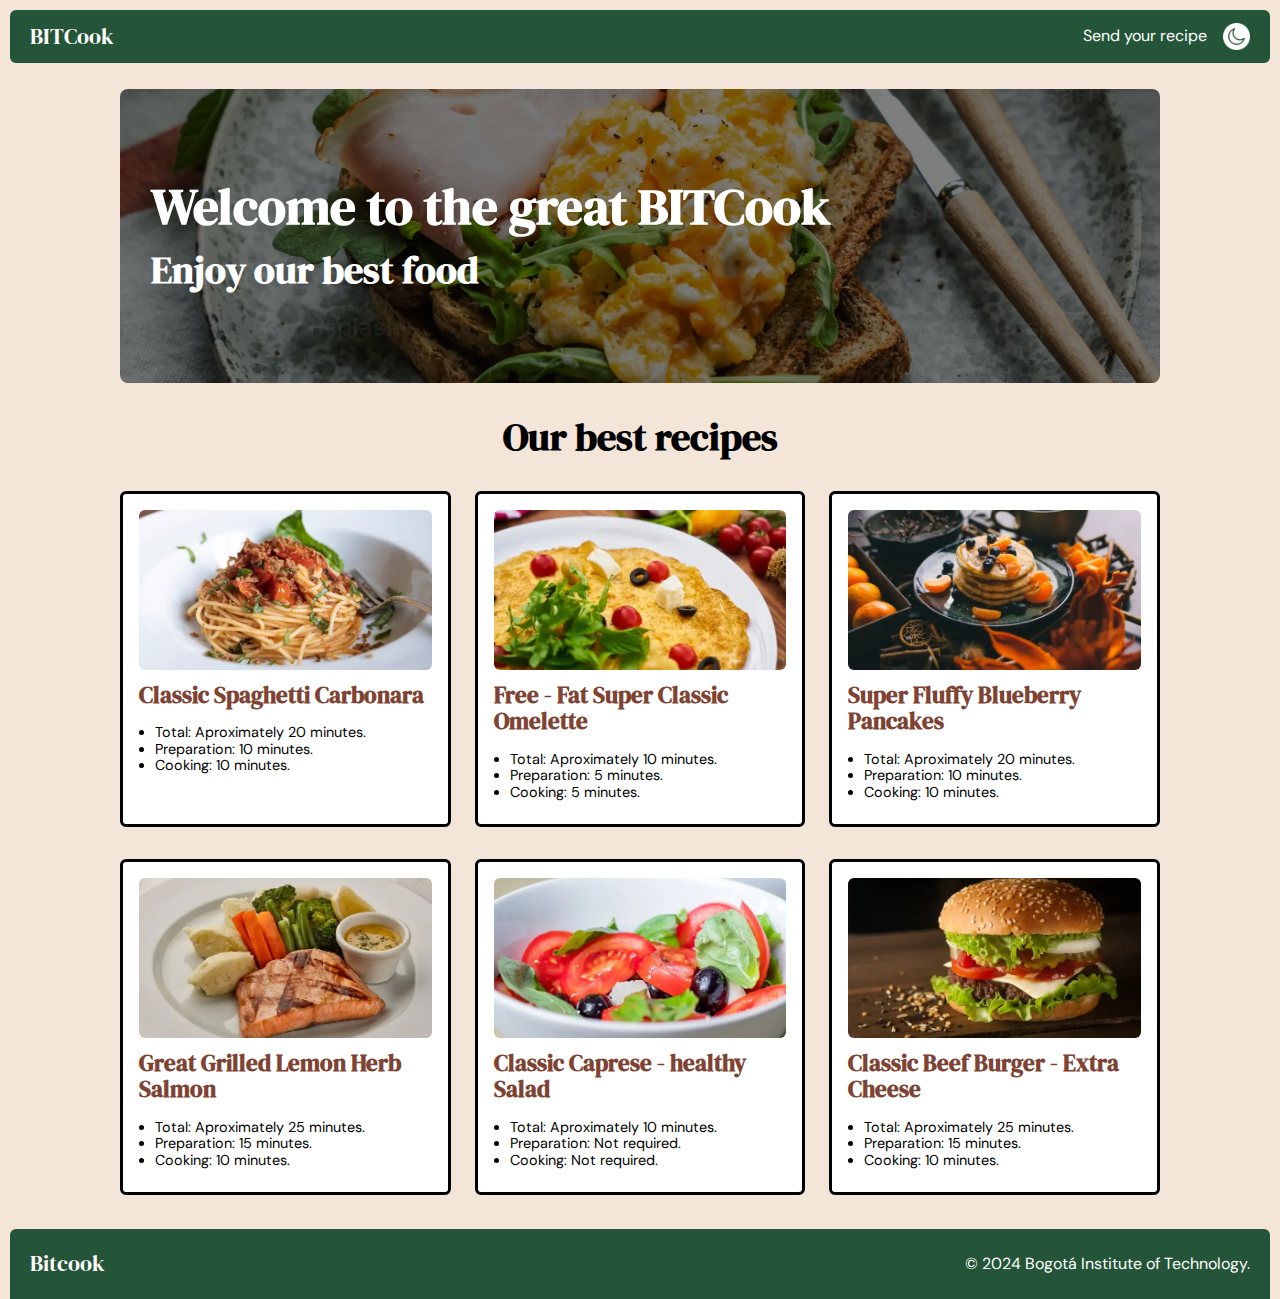
==== index.html @ e320ba8a "Add Dark mode and other details" ====
<!DOCTYPE html>
<html lang="en">

<head>
    <meta charset="UTF-8" />
    <meta name="viewport" content="width=device-width, initial-scale=1.0" />

    <link rel="preload" href="css/style.css" as="style" />
    <link rel="stylesheet" href="css/style.css" />

    <link rel="preload" href="css/index.css" as="style" />
    <link rel="stylesheet" href="css/index.css" />

    <link rel="preload" href="css/normalize.css" as="style" />
    <link rel="stylesheet" href="css/normalize.css" />

    <link rel="icon" href="images/favicon.png" type="image/x-icon" />

    <title>BIT Cook</title>
</head>

<body>

    <header class="header">
        <nav class="header__navbar">
            <ul class="header__navbar-list">
                <li class="header__navbar__item header__navbar__item--left"><a href="index.html">BITCook</a></li>
                <li class="header__navbar__item header__navbar__item--right"><a href="form.html">Send your recipe</a>
                </li>
                <li class="header__navbar__item header__navbar__item--right">
                    <img id="dark-mode-icon" src="assets/img/dark-mode-icon.png" alt="Dark Mode Icon" onclick="enableDarkMode()"/>
                    <img id="light-mode-icon" src="assets/img/light-mode-icon.png" alt="Light Mode Icon" onclick="enableLightMode()"/>
                </li>
            </ul>
        </nav>
    </header>

    <main class="main">

        <section class="main__background">
            <div class="main__background__info">
                <h1 class="main__background__info__title">Welcome to the great BITCook <br>
                <span class="main__background__info__title--desktop">Enjoy our best food</span></h1>
            </div>
        </section>

        <h2 class="main__recipes-title">Our best recipes</h2>

        <section class="main__recipes">

            <a class="main__link" href="recipe.html">

                <article class="main__recipes__article">
                    <picture>
                        <source srcset="assets/img/carbonara.webp" type="img/webp">
                        <img class="main__recipes__article__image" src="assets/img/carbonara.webp"
                            alt="Recipe Image">
                    </picture>
                    <h3 class="main__recipes__article__title">Classic Spaghetti Carbonara</h3>
                    <ul class="main__recipes__article__list">
                        <li class="main__recipes__article__list__item">Total: Aproximately 20 minutes.</li>
                        <li class="main__recipes__article__list__item">Preparation: 10 minutes.</li>
                        <li class="main__recipes__article__list__item">Cooking: 10 minutes.</li>
                    </ul>
                </article>

            </a>

            <a class="main__link" href="second-recipe.html">

                <article class="main__recipes__article">
                    <picture>
                        <source srcset="assets/img/omelette.webp" type="img/webp">
                        <img class="main__recipes__article__image" src="assets/img/omelette.webp"
                            alt="Recipe Image">
                    </picture>
                    <h3 class="main__recipes__article__title">Free - Fat Super Classic Omelette</h3>
                    <ul class="main__recipes__article__list">
                        <li class="main__recipes__article__list__item">Total: Aproximately 10 minutes.</li>
                        <li class="main__recipes__article__list__item">Preparation: 5 minutes.</li>
                        <li class="main__recipes__article__list__item">Cooking: 5 minutes.</li>
                    </ul>
                </article>

            </a>

            <a class="main__link" href="third-recipe.html">

                <article class="main__recipes__article">
                    <picture>
                        <source srcset="assets/img/pancakes.webp" type="img/webp">
                        <img class="main__recipes__article__image" src="assets/img/pancakes.webp"
                            alt="Recipe Image">
                    </picture>
                    <h3 class="main__recipes__article__title">Super Fluffy Blueberry Pancakes</h3>
                    <ul class="main__recipes__article__list">
                        <li class="main__recipes__article__list__item">Total: Aproximately 20 minutes.</li>
                        <li class="main__recipes__article__list__item">Preparation: 10 minutes.</li>
                        <li class="main__recipes__article__list__item">Cooking: 10 minutes.</li>
                    </ul>
                </article>

            </a>

            <a class="main__link" href="fourth-recipe.html">

                <article class="main__recipes__article">
                    <picture>
                        <source srcset="assets/img/salmon.webp" type="img/webp">
                        <img class="main__recipes__article__image" src="assets/img/salmon.webp"
                            alt="Recipe Image">
                    </picture>
                    <h3 class="main__recipes__article__title">Great Grilled Lemon Herb Salmon</h3>
                    <ul class="main__recipes__article__list">
                        <li class="main__recipes__article__list__item">Total: Aproximately 25 minutes.</li>
                        <li class="main__recipes__article__list__item">Preparation: 15 minutes.</li>
                        <li class="main__recipes__article__list__item">Cooking: 10 minutes.</li>
                    </ul>
                </article>

            </a>

            <a class="main__link" href="fifth-recipe.html">

                <article class="main__recipes__article">
                    <picture>
                        <source srcset="assets/img/salad.webp" type="img/webp">
                        <img class="main__recipes__article__image" src="assets/img/salad.webp"
                            alt="Recipe Image">
                    </picture>
                    <h3 class="main__recipes__article__title">Classic Caprese - healthy Salad</h3>
                    <ul class="main__recipes__article__list">
                        <li class="main__recipes__article__list__item">Total: Aproximately 10 minutes.</li>
                        <li class="main__recipes__article__list__item">Preparation: Not required.</li>
                        <li class="main__recipes__article__list__item">Cooking: Not required.</li>
                    </ul>
                </article>

            </a>

            <a class="main__link" href="sixth-recipe.html">

                <article class="main__recipes__article">
                    <picture>
                        <source srcset="assets/img/burgher.webp" type="img/webp">
                        <img class="main__recipes__article__image" src="assets/img/burgher.webp"
                            alt="Recipe Image">
                    </picture>
                    <h3 class="main__recipes__article__title">Classic Beef Burger - Extra Cheese</h3>
                    <ul class="main__recipes__article__list">
                        <li class="main__recipes__article__list__item">Total: Aproximately 25 minutes.</li>
                        <li class="main__recipes__article__list__item">Preparation: 15 minutes.</li>
                        <li class="main__recipes__article__list__item">Cooking: 10 minutes.</li>
                    </ul>
                </article>

            </a>

        </section>
    </main>

    <footer class="footer">
        <a class="footer__item footer__item--title" href="index.html">
            <p>Bitcook</p>
        </a>
        <p class="footer__item">© 2024 Bogotá Institute of Technology.</p>
    </footer>

    <script src="js/dark-mode.js"></script>

</body>

</html>
---- css/style.css ----
@import url("https://fonts.googleapis.com/css2?family=DM+Sans:ital,opsz,wght@0,9..40,100..1000;1,9..40,100..1000&family=DM+Serif+Display:ital@0;1&display=swap");

:root {
  --bg-color: #f3e5d8;
  --green: #255538;
  --light-brown: #7e4333;
  --first-font: "DM Serif Display", serif;
  --secundary-font: "DM Sans", sans-serif;
}

/* DARK MODE =============================================================*/

#light-mode-icon {
    display: none;
}

body.dark-mode {
    background-color: rgb(21, 21, 21);
}

/* Globales ===========================================================*/

html {
    box-sizing: border-box;
    margin: 0;
    padding: 0;
}
*, *:before, *:after {
    box-sizing: inherit;
}

body {
    background-color: var(--bg-color);
    font-family: var(--first-font);
}

/* Navbar ==============================================================*/

.header__navbar {
    background-color: var(--green);
    color: white;
    margin: 10px;
    border-radius: 6px;
}

.header__navbar-list {
    display: flex;
    align-items: center;
    margin: 0;
    padding: .8rem 20px;
    list-style: none;
    column-gap: 1rem;
}

.header__navbar__item--left {
    margin-right: auto;
    font-size: 1.4rem;
}

.header__navbar__item--right {
    text-align: center;
    font-size: clamp(.65rem, 4.5vw, 1rem);
    font-family: var(--secundary-font);
}

.header__navbar__item a {
    text-decoration: none;
    color: white;
}

.header__navbar__item--right img {
    margin-bottom: -4px;
    height: 1.7rem;
    cursor: pointer;
}

/* footer ==============================================================*/

.footer {
    background-color: #255538;
    height: 70px;
    border-radius: 6px 6px 0 0;
    margin: 0 .625rem;
    display: flex;
    justify-content: space-between;
    align-items: center;
    padding: 0 20px;
    column-gap: 30px;
}

.footer__item {
    margin: 0;
    color: white;
    font-family: var(--secundary-font);
    font-size: clamp(.58rem, 2.67vw, 2.4vw);
}

.footer__item--title {
    font-size: clamp(1.2rem, 4.3vw, 4vw);
    font-family: var(--first-font);
    text-decoration: none;
}

.footer__item--title p {
    margin: 0;
}

.footer__item:last-child {
    padding-left: 2.2rem;
    text-align: end;
}

/* Tablet Mode */

@media (min-width: 768px) {
    .footer__item:last-child {
        font-size: 1rem;
    }

    .footer__item--title {
        font-size: 1.4rem;
    }
}

/* Desktop Mode */

@media (min-width: 1024px) {
}
---- css/style.css ----
@import url("https://fonts.googleapis.com/css2?family=DM+Sans:ital,opsz,wght@0,9..40,100..1000;1,9..40,100..1000&family=DM+Serif+Display:ital@0;1&display=swap");

:root {
  --bg-color: #f3e5d8;
  --green: #255538;
  --light-brown: #7e4333;
  --first-font: "DM Serif Display", serif;
  --secundary-font: "DM Sans", sans-serif;
}

/* DARK MODE =============================================================*/

#light-mode-icon {
    display: none;
}

body.dark-mode {
    background-color: rgb(21, 21, 21);
}

/* Globales ===========================================================*/

html {
    box-sizing: border-box;
    margin: 0;
    padding: 0;
}
*, *:before, *:after {
    box-sizing: inherit;
}

body {
    background-color: var(--bg-color);
    font-family: var(--first-font);
}

/* Navbar ==============================================================*/

.header__navbar {
    background-color: var(--green);
    color: white;
    margin: 10px;
    border-radius: 6px;
}

.header__navbar-list {
    display: flex;
    align-items: center;
    margin: 0;
    padding: .8rem 20px;
    list-style: none;
    column-gap: 1rem;
}

.header__navbar__item--left {
    margin-right: auto;
    font-size: 1.4rem;
}

.header__navbar__item--right {
    text-align: center;
    font-size: clamp(.65rem, 4.5vw, 1rem);
    font-family: var(--secundary-font);
}

.header__navbar__item a {
    text-decoration: none;
    color: white;
}

.header__navbar__item--right img {
    margin-bottom: -4px;
    height: 1.7rem;
    cursor: pointer;
}

/* footer ==============================================================*/

.footer {
    background-color: #255538;
    height: 70px;
    border-radius: 6px 6px 0 0;
    margin: 0 .625rem;
    display: flex;
    justify-content: space-between;
    align-items: center;
    padding: 0 20px;
    column-gap: 30px;
}

.footer__item {
    margin: 0;
    color: white;
    font-family: var(--secundary-font);
    font-size: clamp(.58rem, 2.67vw, 2.4vw);
}

.footer__item--title {
    font-size: clamp(1.2rem, 4.3vw, 4vw);
    font-family: var(--first-font);
    text-decoration: none;
}

.footer__item--title p {
    margin: 0;
}

.footer__item:last-child {
    padding-left: 2.2rem;
    text-align: end;
}

/* Tablet Mode */

@media (min-width: 768px) {
    .footer__item:last-child {
        font-size: 1rem;
    }

    .footer__item--title {
        font-size: 1.4rem;
    }
}

/* Desktop Mode */

@media (min-width: 1024px) {
}
---- css/index.css ----
@import url("https://fonts.googleapis.com/css2?family=DM+Sans:ital,opsz,wght@0,9..40,100..1000;1,9..40,100..1000&family=DM+Serif+Display:ital@0;1&display=swap");

:root {
  --light-brown: #7e4333;
  --first-font: "DM Serif Display", serif;
  --secundary-font: "DM Sans", sans-serif;
}

/* Globales */

body {
  transition: color 0.3s ease-out;
}

html {
  box-sizing: border-box;
  margin: 0;
  padding: 0;
}
*,
*:before,
*:after {
  box-sizing: inherit;
}

a {
  text-decoration: none;
  color: black;
}

/* Dark Mode */

body.dark-mode,
body.dark-mode h2,
body.dark-mode h3,
body.dark-mode .main__recipes__article__list {
  color: white;
}

body.dark-mode .main__recipes__article:hover {
  -webkit-box-shadow: 0px 0px 15px 0px rgba(0, 0, 0, 0.495);
  -moz-box-shadow: 0px 0px 15px 0px rgba(0, 0, 0, 0.57);
  box-shadow: 0px 0px 15px 0px rgba(242, 238, 238, 0.516);
}

body.dark-mode .main__recipes__article {
  background-color: #2F2F2F;
}

/* Background Title ==========================================*/

.main {
  margin: 2rem 0.625rem;
  margin-bottom: 4.5rem;
}

.main__background {
  height: 18.4rem;
  background-image: url(../assets/img/simple_omelette.webp);
  position: relative;
  background-position: 5% 55%;
  background-size: 65rem;
  border-radius: 8px;
}

.main__background__info {
  display: flex;
  justify-content: center;
  align-items: center;
  position: absolute;
  background-color: rgba(0, 0, 0, 0.493);
  height: 100%;
  width: 100%;
  border-radius: 8px;
}

.main__background__info__title {
  font-size: 2.7rem;
  text-align: center;
  color: white;
  padding: 0 15px;
}

.main__background__info__title--desktop {
  display: none;
}

/* Main-section */

.main__recipes {
    margin-bottom: -1.5rem;
}

.main__recipes-title {
  font-size: clamp(1.6rem, 6.06vw, 6.06vw);
  text-align: center;
  margin: 2rem 0;
}

.main__recipes__article {
  border: solid 3px black;
  border-radius: 6px;
  padding: 1rem;
  background-color: white;
  margin-bottom: 2rem;
  transition: box-shadow .2s ease-in-out;
}

.main__recipes__article:hover {
  -webkit-box-shadow: 0px 0px 15px 0px rgba(0, 0, 0, 0.495);
  -moz-box-shadow: 0px 0px 15px 0px rgba(0, 0, 0, 0.57);
  box-shadow: 0px 0px 15px 0px rgba(0, 0, 0, 0.486);
}

.main__recipes__article__image {
  width: 100%;
  height: 10rem;
  border-radius: 6px;
  object-fit: cover;
}

.main__recipes__article__title {
  font-size: clamp(1.8rem, 6.43vw, 6.43vw);
  color: var(--light-brown);
  font-family: var(--first-font);
  margin: 1.5rem 0;
}

.main__recipes__article__list {
  padding: 0 1rem;
}

.main__recipes__article__list__item {
  padding: 0;
  font-size: clamp(0.9rem, 3.036vw, 3.036vw);
  font-family: var(--secundary-font);
}

/* Tablet Mode */

@media (min-width: 768px) {

  .main__background__info__title {
    font-size: clamp(2.8rem, 7.27vw, 7.27vw);
  }

  .main__recipes {
    display: grid;
    grid-template-columns: 2fr 2fr;
    column-gap: 1.5rem;
  }

  .main__recipes__article {
    height: 23rem;
  }

  .main__recipes__article__title {
    font-size: clamp(1.6rem, 4.5vw, 4.5vw);
    margin: 1.2rem 0;
  }

  .main__recipes__article__list__item {
    font-size: clamp(0.9rem, 2.2vw, 2.2vw);
  }
}

/* Desktop Mode */

@media (min-width: 1024px) {
    .main {
      margin: 1.6rem auto;
      min-width: 30rem;
      width: 85vw;
      max-width: 65rem;
    }

    .main__background {
      height: clamp(18.4rem, 20.2vw, 35rem);
      background-size: cover;
    }

    .main__background__info {
      justify-content: flex-start;
      padding-left: 1rem;
    }

    .main__background__info__title {
      text-align: start;
      font-size: clamp(2.5rem, 4vw, 4.5rem);
    }

    .main__background__info__title--desktop {
      display: inline;
      font-size: clamp(1.8rem, 3vw, 4rem);
    }

    .main__recipes-title {
      font-size: clamp(1.6rem, 3vw, 3rem)
    }

    .main__recipes {
      display: grid;
      grid-template-columns: repeat(3, 1fr);
    }

    .main__recipes__article {
      padding: 1rem;
      height: 21rem;
    }

    .main__recipes__article__title {
      font-size: clamp(1.2rem, 1.8vw, 2.5rem);
      margin: .5rem 0;
    }

    .main__recipes__article__list {
      margin: 1rem 0;
    }

    .main__recipes__article__list__item {
      font-size: clamp(0.9rem, .8vw, 1.8rem);
    }

}
---- css/index.css ----
@import url("https://fonts.googleapis.com/css2?family=DM+Sans:ital,opsz,wght@0,9..40,100..1000;1,9..40,100..1000&family=DM+Serif+Display:ital@0;1&display=swap");

:root {
  --light-brown: #7e4333;
  --first-font: "DM Serif Display", serif;
  --secundary-font: "DM Sans", sans-serif;
}

/* Globales */

body {
  transition: color 0.3s ease-out;
}

html {
  box-sizing: border-box;
  margin: 0;
  padding: 0;
}
*,
*:before,
*:after {
  box-sizing: inherit;
}

a {
  text-decoration: none;
  color: black;
}

/* Dark Mode */

body.dark-mode,
body.dark-mode h2,
body.dark-mode h3,
body.dark-mode .main__recipes__article__list {
  color: white;
}

body.dark-mode .main__recipes__article:hover {
  -webkit-box-shadow: 0px 0px 15px 0px rgba(0, 0, 0, 0.495);
  -moz-box-shadow: 0px 0px 15px 0px rgba(0, 0, 0, 0.57);
  box-shadow: 0px 0px 15px 0px rgba(242, 238, 238, 0.516);
}

body.dark-mode .main__recipes__article {
  background-color: #2F2F2F;
}

/* Background Title ==========================================*/

.main {
  margin: 2rem 0.625rem;
  margin-bottom: 4.5rem;
}

.main__background {
  height: 18.4rem;
  background-image: url(../assets/img/simple_omelette.webp);
  position: relative;
  background-position: 5% 55%;
  background-size: 65rem;
  border-radius: 8px;
}

.main__background__info {
  display: flex;
  justify-content: center;
  align-items: center;
  position: absolute;
  background-color: rgba(0, 0, 0, 0.493);
  height: 100%;
  width: 100%;
  border-radius: 8px;
}

.main__background__info__title {
  font-size: 2.7rem;
  text-align: center;
  color: white;
  padding: 0 15px;
}

.main__background__info__title--desktop {
  display: none;
}

/* Main-section */

.main__recipes {
    margin-bottom: -1.5rem;
}

.main__recipes-title {
  font-size: clamp(1.6rem, 6.06vw, 6.06vw);
  text-align: center;
  margin: 2rem 0;
}

.main__recipes__article {
  border: solid 3px black;
  border-radius: 6px;
  padding: 1rem;
  background-color: white;
  margin-bottom: 2rem;
  transition: box-shadow .2s ease-in-out;
}

.main__recipes__article:hover {
  -webkit-box-shadow: 0px 0px 15px 0px rgba(0, 0, 0, 0.495);
  -moz-box-shadow: 0px 0px 15px 0px rgba(0, 0, 0, 0.57);
  box-shadow: 0px 0px 15px 0px rgba(0, 0, 0, 0.486);
}

.main__recipes__article__image {
  width: 100%;
  height: 10rem;
  border-radius: 6px;
  object-fit: cover;
}

.main__recipes__article__title {
  font-size: clamp(1.8rem, 6.43vw, 6.43vw);
  color: var(--light-brown);
  font-family: var(--first-font);
  margin: 1.5rem 0;
}

.main__recipes__article__list {
  padding: 0 1rem;
}

.main__recipes__article__list__item {
  padding: 0;
  font-size: clamp(0.9rem, 3.036vw, 3.036vw);
  font-family: var(--secundary-font);
}

/* Tablet Mode */

@media (min-width: 768px) {

  .main__background__info__title {
    font-size: clamp(2.8rem, 7.27vw, 7.27vw);
  }

  .main__recipes {
    display: grid;
    grid-template-columns: 2fr 2fr;
    column-gap: 1.5rem;
  }

  .main__recipes__article {
    height: 23rem;
  }

  .main__recipes__article__title {
    font-size: clamp(1.6rem, 4.5vw, 4.5vw);
    margin: 1.2rem 0;
  }

  .main__recipes__article__list__item {
    font-size: clamp(0.9rem, 2.2vw, 2.2vw);
  }
}

/* Desktop Mode */

@media (min-width: 1024px) {
    .main {
      margin: 1.6rem auto;
      min-width: 30rem;
      width: 85vw;
      max-width: 65rem;
    }

    .main__background {
      height: clamp(18.4rem, 20.2vw, 35rem);
      background-size: cover;
    }

    .main__background__info {
      justify-content: flex-start;
      padding-left: 1rem;
    }

    .main__background__info__title {
      text-align: start;
      font-size: clamp(2.5rem, 4vw, 4.5rem);
    }

    .main__background__info__title--desktop {
      display: inline;
      font-size: clamp(1.8rem, 3vw, 4rem);
    }

    .main__recipes-title {
      font-size: clamp(1.6rem, 3vw, 3rem)
    }

    .main__recipes {
      display: grid;
      grid-template-columns: repeat(3, 1fr);
    }

    .main__recipes__article {
      padding: 1rem;
      height: 21rem;
    }

    .main__recipes__article__title {
      font-size: clamp(1.2rem, 1.8vw, 2.5rem);
      margin: .5rem 0;
    }

    .main__recipes__article__list {
      margin: 1rem 0;
    }

    .main__recipes__article__list__item {
      font-size: clamp(0.9rem, .8vw, 1.8rem);
    }

}
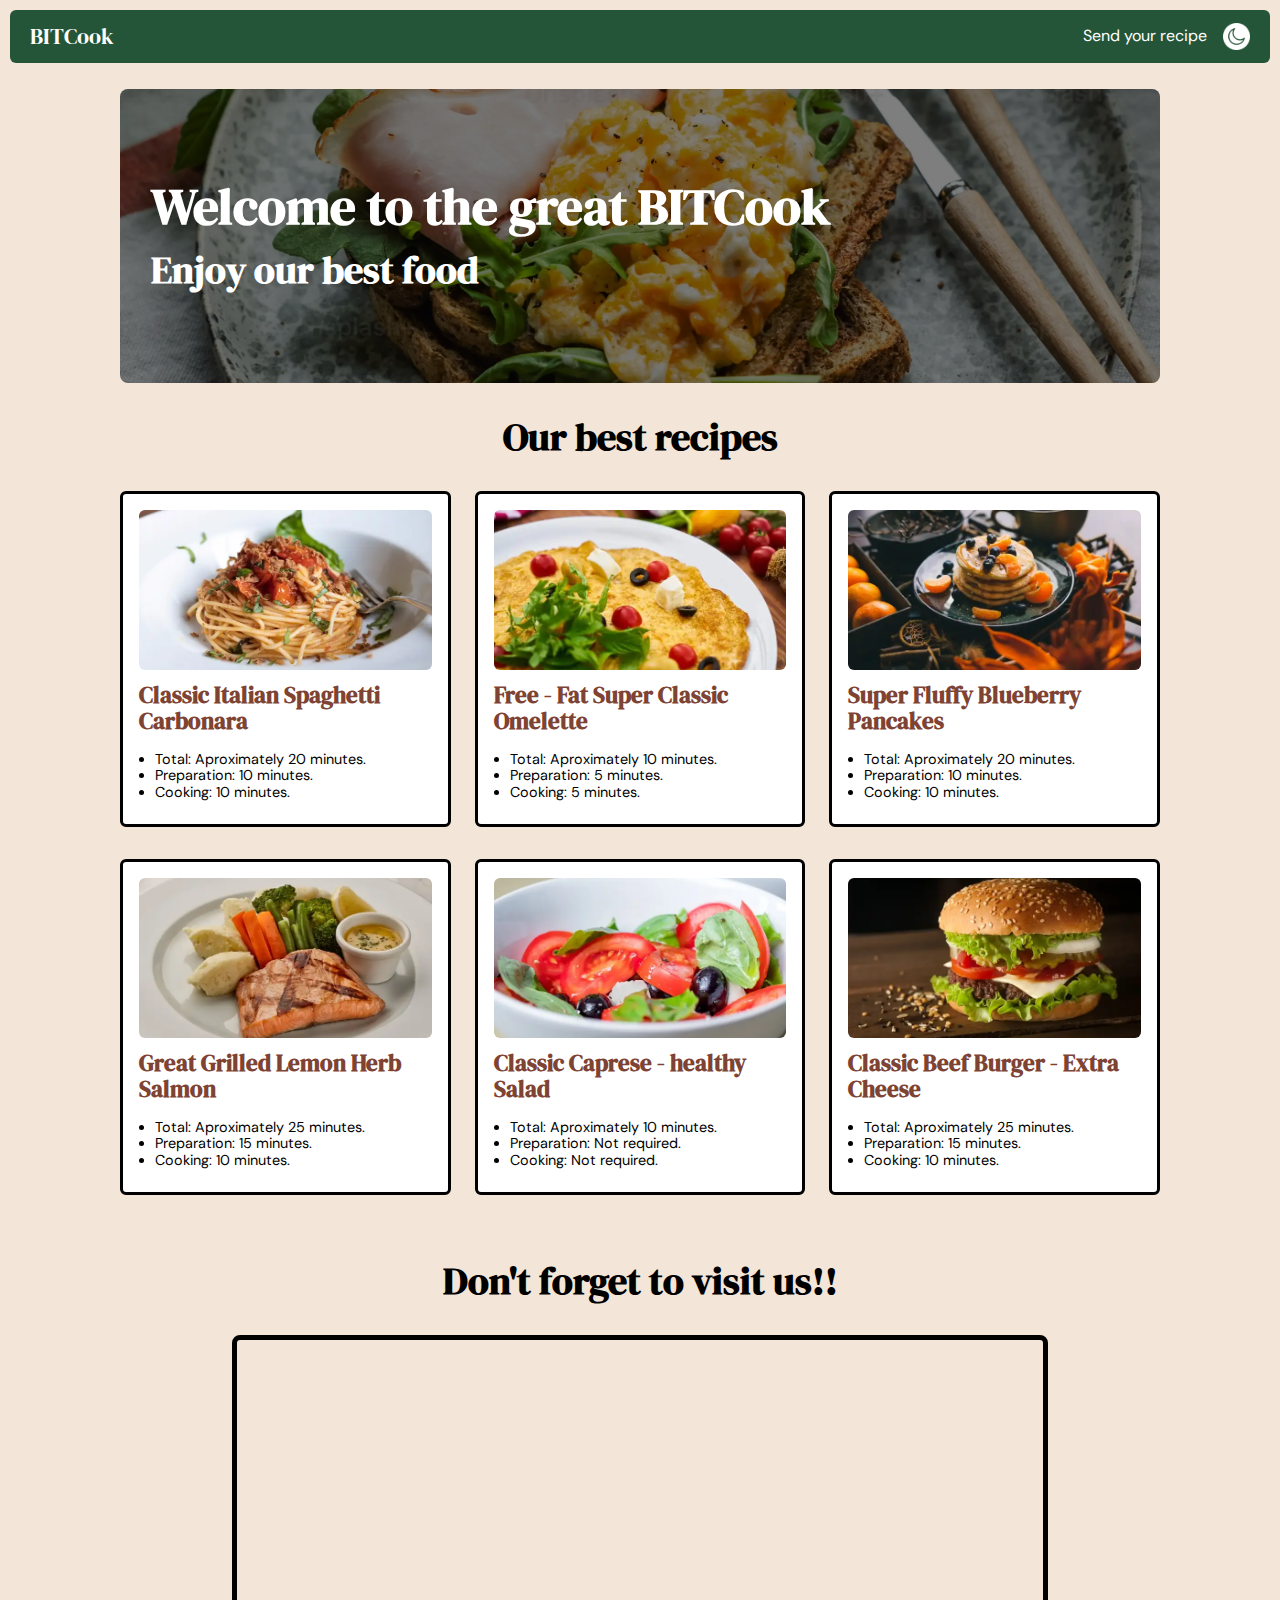
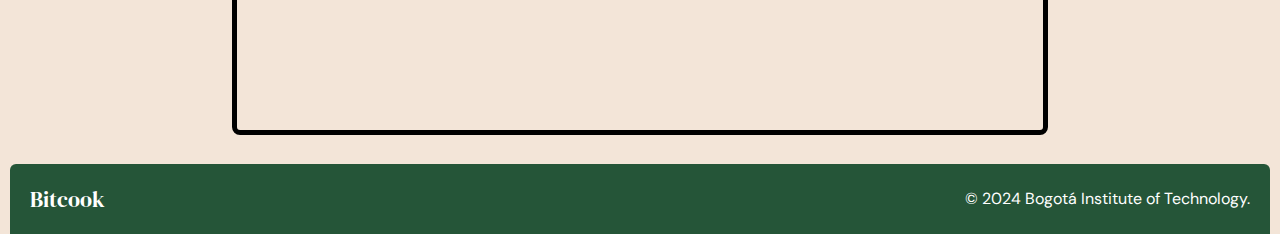
==== commit c96d7d5e: "Add Location" ====
--- a/index.html
+++ b/index.html
@@ -14,8 +14,9 @@
     <link rel="preload" href="css/normalize.css" as="style" />
     <link rel="stylesheet" href="css/normalize.css" />
 
-    <link rel="icon" href="images/favicon.png" type="image/x-icon" />
+    <link rel="icon" href="assets/img/favicon.png" type="image/x-icon" />
 
+    <meta name="description" content="Explore a world of culinary delights with our customizable recipe platform. Discover mouthwatering dishes, share your own creations, and connect with fellow food enthusiasts.">
     <title>BIT Cook</title>
 </head>
 
@@ -28,8 +29,10 @@
                 <li class="header__navbar__item header__navbar__item--right"><a href="form.html">Send your recipe</a>
                 </li>
                 <li class="header__navbar__item header__navbar__item--right">
-                    <img id="dark-mode-icon" src="assets/img/dark-mode-icon.png" alt="Dark Mode Icon" onclick="enableDarkMode()"/>
-                    <img id="light-mode-icon" src="assets/img/light-mode-icon.png" alt="Light Mode Icon" onclick="enableLightMode()"/>
+                    <img id="dark-mode-icon" src="assets/img/dark-mode-icon.png" alt="Dark Mode Icon"
+                        onclick="toggleDarkMode()" />
+                    <img id="light-mode-icon" src="assets/img/light-mode-icon.png" alt="Light Mode Icon"
+                        onclick="toggleDarkMode()" />
                 </li>
             </ul>
         </nav>
@@ -40,7 +43,8 @@
         <section class="main__background">
             <div class="main__background__info">
                 <h1 class="main__background__info__title">Welcome to the great BITCook <br>
-                <span class="main__background__info__title--desktop">Enjoy our best food</span></h1>
+                    <span class="main__background__info__title--desktop">Enjoy our best food</span>
+                </h1>
             </div>
         </section>
 
@@ -53,10 +57,9 @@
                 <article class="main__recipes__article">
                     <picture>
                         <source srcset="assets/img/carbonara.webp" type="img/webp">
-                        <img class="main__recipes__article__image" src="assets/img/carbonara.webp"
-                            alt="Recipe Image">
+                        <img class="main__recipes__article__image" src="assets/img/carbonara.webp" alt="Recipe Image">
                     </picture>
-                    <h3 class="main__recipes__article__title">Classic Spaghetti Carbonara</h3>
+                    <h3 class="main__recipes__article__title">Classic Italian Spaghetti Carbonara</h3>
                     <ul class="main__recipes__article__list">
                         <li class="main__recipes__article__list__item">Total: Aproximately 20 minutes.</li>
                         <li class="main__recipes__article__list__item">Preparation: 10 minutes.</li>
@@ -71,8 +74,7 @@
                 <article class="main__recipes__article">
                     <picture>
                         <source srcset="assets/img/omelette.webp" type="img/webp">
-                        <img class="main__recipes__article__image" src="assets/img/omelette.webp"
-                            alt="Recipe Image">
+                        <img class="main__recipes__article__image" src="assets/img/omelette.webp" alt="Recipe Image">
                     </picture>
                     <h3 class="main__recipes__article__title">Free - Fat Super Classic Omelette</h3>
                     <ul class="main__recipes__article__list">
@@ -89,8 +91,7 @@
                 <article class="main__recipes__article">
                     <picture>
                         <source srcset="assets/img/pancakes.webp" type="img/webp">
-                        <img class="main__recipes__article__image" src="assets/img/pancakes.webp"
-                            alt="Recipe Image">
+                        <img class="main__recipes__article__image" src="assets/img/pancakes.webp" alt="Recipe Image">
                     </picture>
                     <h3 class="main__recipes__article__title">Super Fluffy Blueberry Pancakes</h3>
                     <ul class="main__recipes__article__list">
@@ -107,8 +108,7 @@
                 <article class="main__recipes__article">
                     <picture>
                         <source srcset="assets/img/salmon.webp" type="img/webp">
-                        <img class="main__recipes__article__image" src="assets/img/salmon.webp"
-                            alt="Recipe Image">
+                        <img class="main__recipes__article__image" src="assets/img/salmon.webp" alt="Recipe Image">
                     </picture>
                     <h3 class="main__recipes__article__title">Great Grilled Lemon Herb Salmon</h3>
                     <ul class="main__recipes__article__list">
@@ -125,8 +125,7 @@
                 <article class="main__recipes__article">
                     <picture>
                         <source srcset="assets/img/salad.webp" type="img/webp">
-                        <img class="main__recipes__article__image" src="assets/img/salad.webp"
-                            alt="Recipe Image">
+                        <img class="main__recipes__article__image" src="assets/img/salad.webp" alt="Recipe Image">
                     </picture>
                     <h3 class="main__recipes__article__title">Classic Caprese - healthy Salad</h3>
                     <ul class="main__recipes__article__list">
@@ -143,8 +142,7 @@
                 <article class="main__recipes__article">
                     <picture>
                         <source srcset="assets/img/burgher.webp" type="img/webp">
-                        <img class="main__recipes__article__image" src="assets/img/burgher.webp"
-                            alt="Recipe Image">
+                        <img class="main__recipes__article__image" src="assets/img/burgher.webp" alt="Recipe Image">
                     </picture>
                     <h3 class="main__recipes__article__title">Classic Beef Burger - Extra Cheese</h3>
                     <ul class="main__recipes__article__list">
@@ -157,6 +155,15 @@
             </a>
 
         </section>
+
+        <section class="main__location">
+
+            <h2 class="main__location__title">Don't forget to visit us!!</h2>
+
+            <iframe class="main__location__map" src="https://www.google.com/maps/embed?pb=!1m18!1m12!1m3!1d3976.731383062909!2d-74.0675841251959!3d4.641932942164604!2m3!1f0!2f0!3f0!3m2!1i1024!2i768!4f13.1!3m3!1m2!1s0x8e3f9abf01007c8b%3A0xf34837fe0c5507db!2sBIT%20-%20Cursos%20de%20Programaci%C3%B3n%20en%20Bogot%C3%A1!5e0!3m2!1ses!2sco!4v1712108198934!5m2!1ses!2sco" allowfullscreen="" loading="lazy" referrerpolicy="no-referrer-when-downgrade"></iframe>
+
+        </section>
+
     </main>
 
     <footer class="footer">
--- a/css/index.css
+++ b/css/index.css
@@ -87,11 +87,9 @@
 
 /* Main-section */
 
-.main__recipes {
-    margin-bottom: -1.5rem;
-}
-
-.main__recipes-title {
+
+.main__recipes-title,
+.main__location__title {
   font-size: clamp(1.6rem, 6.06vw, 6.06vw);
   text-align: center;
   margin: 2rem 0;
@@ -106,7 +104,8 @@
   transition: box-shadow .2s ease-in-out;
 }
 
-.main__recipes__article:hover {
+.main__recipes__article:hover,
+.main__location__map:hover {
   -webkit-box-shadow: 0px 0px 15px 0px rgba(0, 0, 0, 0.495);
   -moz-box-shadow: 0px 0px 15px 0px rgba(0, 0, 0, 0.57);
   box-shadow: 0px 0px 15px 0px rgba(0, 0, 0, 0.486);
@@ -136,6 +135,16 @@
   font-family: var(--secundary-font);
 }
 
+/* Location */
+
+.main__location__map {
+  width: 100%;
+  height: 15rem;
+  border: solid 5px black;
+  border-radius: 8px;
+  transition: box-shadow .2s ease-in-out;
+}
+
 /* Tablet Mode */
 
 @media (min-width: 768px) {
@@ -161,6 +170,14 @@
 
   .main__recipes__article__list__item {
     font-size: clamp(0.9rem, 2.2vw, 2.2vw);
+  }
+
+  .main__location {
+    padding: 0 2rem;
+  }
+
+  .main__location__map {
+    height: 20rem;
   }
 }
 
@@ -194,7 +211,8 @@
       font-size: clamp(1.8rem, 3vw, 4rem);
     }
 
-    .main__recipes-title {
+    .main__recipes-title,
+    .main__location__title {
       font-size: clamp(1.6rem, 3vw, 3rem)
     }
 
@@ -221,4 +239,12 @@
       font-size: clamp(0.9rem, .8vw, 1.8rem);
     }
 
-}
+    .main__location {
+      padding: 0 7rem;
+    }
+
+    .main__location__map {
+      height: 25rem;
+    }
+
+}
--- a/css/index.css
+++ b/css/index.css
@@ -87,11 +87,9 @@
 
 /* Main-section */
 
-.main__recipes {
-    margin-bottom: -1.5rem;
-}
-
-.main__recipes-title {
+
+.main__recipes-title,
+.main__location__title {
   font-size: clamp(1.6rem, 6.06vw, 6.06vw);
   text-align: center;
   margin: 2rem 0;
@@ -106,7 +104,8 @@
   transition: box-shadow .2s ease-in-out;
 }
 
-.main__recipes__article:hover {
+.main__recipes__article:hover,
+.main__location__map:hover {
   -webkit-box-shadow: 0px 0px 15px 0px rgba(0, 0, 0, 0.495);
   -moz-box-shadow: 0px 0px 15px 0px rgba(0, 0, 0, 0.57);
   box-shadow: 0px 0px 15px 0px rgba(0, 0, 0, 0.486);
@@ -136,6 +135,16 @@
   font-family: var(--secundary-font);
 }
 
+/* Location */
+
+.main__location__map {
+  width: 100%;
+  height: 15rem;
+  border: solid 5px black;
+  border-radius: 8px;
+  transition: box-shadow .2s ease-in-out;
+}
+
 /* Tablet Mode */
 
 @media (min-width: 768px) {
@@ -161,6 +170,14 @@
 
   .main__recipes__article__list__item {
     font-size: clamp(0.9rem, 2.2vw, 2.2vw);
+  }
+
+  .main__location {
+    padding: 0 2rem;
+  }
+
+  .main__location__map {
+    height: 20rem;
   }
 }
 
@@ -194,7 +211,8 @@
       font-size: clamp(1.8rem, 3vw, 4rem);
     }
 
-    .main__recipes-title {
+    .main__recipes-title,
+    .main__location__title {
       font-size: clamp(1.6rem, 3vw, 3rem)
     }
 
@@ -221,4 +239,12 @@
       font-size: clamp(0.9rem, .8vw, 1.8rem);
     }
 
-}
+    .main__location {
+      padding: 0 7rem;
+    }
+
+    .main__location__map {
+      height: 25rem;
+    }
+
+}
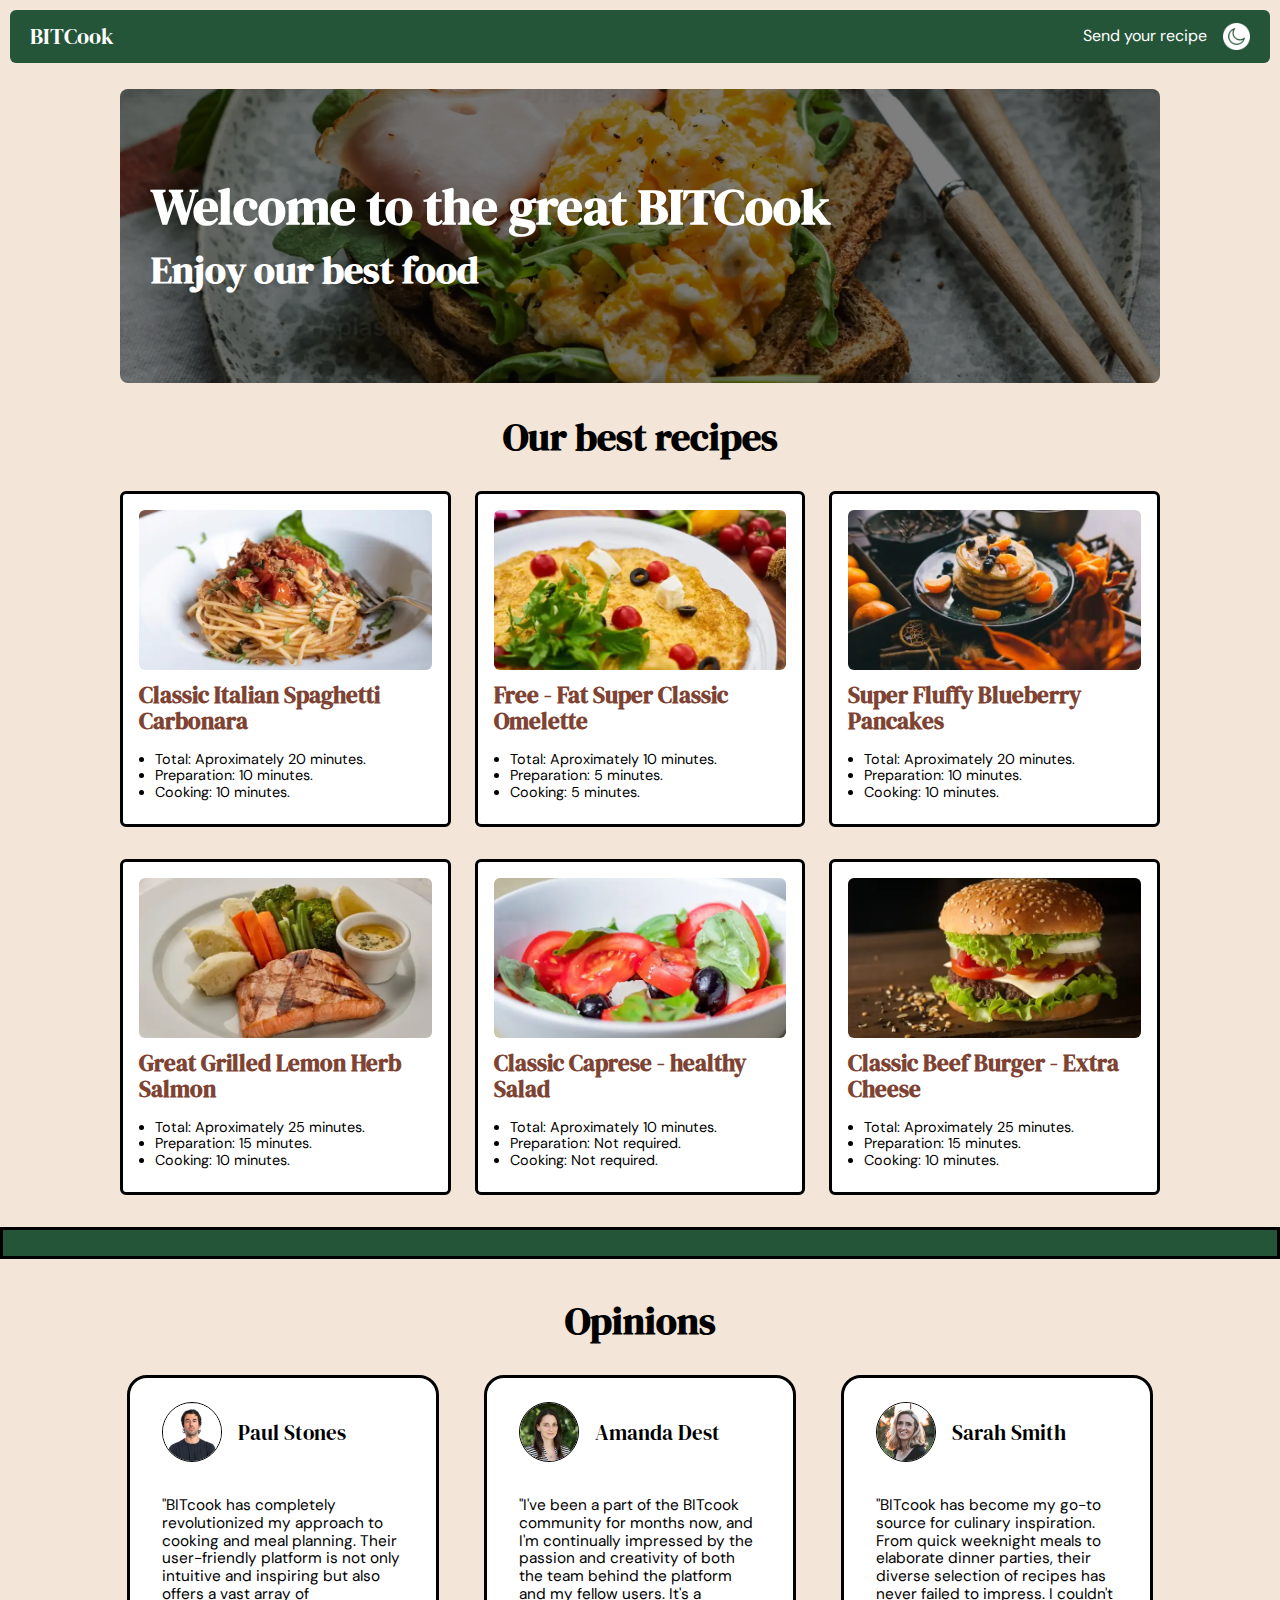
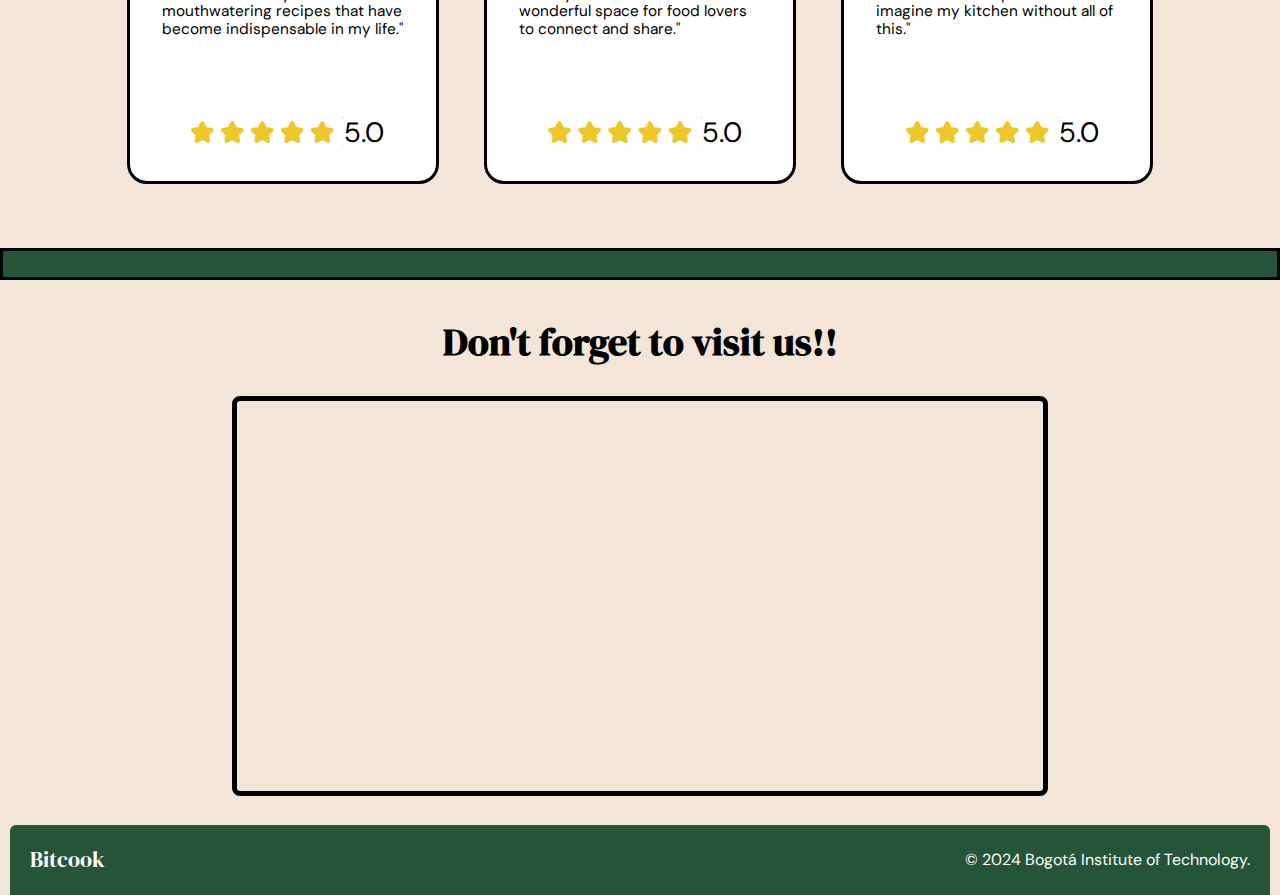
==== commit d42ee432: "Add Opinions section and other details" ====
--- a/index.html
+++ b/index.html
@@ -59,7 +59,8 @@
                         <source srcset="assets/img/carbonara.webp" type="img/webp">
                         <img class="main__recipes__article__image" src="assets/img/carbonara.webp" alt="Recipe Image">
                     </picture>
-                    <h3 class="main__recipes__article__title">Classic Italian Spaghetti Carbonara</h3>
+                    <h3 class="main__recipes__article__title" id="hide">Classic Spaghetti Carbonara</h3>
+                    <h3 class="main__recipes__article__title main__recipes__article__title__Desktop">Classic Italian Spaghetti Carbonara</h3> <!-- title for Desktop mode -->
                     <ul class="main__recipes__article__list">
                         <li class="main__recipes__article__list__item">Total: Aproximately 20 minutes.</li>
                         <li class="main__recipes__article__list__item">Preparation: 10 minutes.</li>
@@ -155,6 +156,65 @@
             </a>
 
         </section>
+
+        <div class="first-divisor"></div>
+
+        <h2 class="main__opinions__title">Opinions</h2>
+
+        <section class="main__opinions">
+
+            
+            <article class="main__opinions__opinion">
+                
+                <div class="main__opinions__opinion__user-info">
+                    <img class="main__opinions__opinion__user-info__photo" src="assets/img/user-1.png" alt="User Photo">
+                    <p class="main__opinions__opinion__user-info__username">Paul Stones</p>
+                </div>
+                <p class="main__opinions__opinion__comment">"BITcook has completely revolutionized my approach to cooking and meal planning. Their user-friendly platform is not only intuitive and inspiring but also offers a vast array of mouthwatering recipes that have become indispensable in my life."</p>
+                <div class="main__opinions__opinion__valoration">
+                    <img class="main__opinions__opinion__valoration__photo" src="assets/img/valoration.png" alt="Valoration">
+                    <p class="main__opinions__opinion__valoration__number">5.0</p>
+                </div>
+                
+            </article>
+
+            <article class="main__opinions__opinion">
+                
+                <div class="main__opinions__opinion__user-info">
+                    <img class="main__opinions__opinion__user-info__photo" src="assets/img/user-2.jpg" alt="User Photo">
+                    <p class="main__opinions__opinion__user-info__username">Amanda Dest</p>
+                </div>
+                <p class="main__opinions__opinion__comment">"I've been a part of the BITcook community for months now, and I'm continually impressed by the passion and creativity of both the team behind the platform and my fellow users. It's a wonderful space for food lovers to connect and share."</p>
+                <div class="main__opinions__opinion__valoration">
+                    <img class="main__opinions__opinion__valoration__photo" src="assets/img/valoration.png" alt="Valoration">
+                    <p class="main__opinions__opinion__valoration__number">5.0</p>
+                </div>
+                
+            </article>
+
+            <article class="main__opinions__opinion">
+                
+                <div class="main__opinions__opinion__user-info">
+                    <img class="main__opinions__opinion__user-info__photo" src="assets/img/user-3.jpg" alt="User Photo">
+                    <p class="main__opinions__opinion__user-info__username">Sarah Smith</p>
+                </div>
+                <p class="main__opinions__opinion__comment">"BITcook has become my go-to source for culinary inspiration. From quick weeknight meals to elaborate dinner parties, their diverse selection of recipes has never failed to impress. I couldn't imagine my kitchen without all of this."</p>
+                <div class="main__opinions__opinion__valoration">
+                    <img class="main__opinions__opinion__valoration__photo" src="assets/img/valoration.png" alt="Valoration">
+                    <p class="main__opinions__opinion__valoration__number">5.0</p>
+                </div>
+                
+            </article>
+
+            <article class="main__opinions__tablet-opinion">
+                <p class="main__opinions__tablet-opinion__text">Our best <br>clients</p>
+                <hr>
+                <p class="main__opinions__tablet-opinion__text">Follow us for more!</p>
+            </article>
+
+        </section>
+
+        <div class="first-divisor"></div>
 
         <section class="main__location">
 
--- a/css/index.css
+++ b/css/index.css
@@ -2,6 +2,7 @@
 
 :root {
   --light-brown: #7e4333;
+  --green: #255538;
   --first-font: "DM Serif Display", serif;
   --secundary-font: "DM Sans", sans-serif;
 }
@@ -89,10 +90,15 @@
 
 
 .main__recipes-title,
-.main__location__title {
+.main__location__title,
+.main__opinions__title {
   font-size: clamp(1.6rem, 6.06vw, 6.06vw);
   text-align: center;
   margin: 2rem 0;
+}
+
+.main__recipes__article__title__Desktop {
+  display: none;
 }
 
 .main__recipes__article {
@@ -135,6 +141,75 @@
   font-family: var(--secundary-font);
 }
 
+/* Divisor */
+
+.first-divisor {
+  width: 100%;
+  background-color: #255538;
+  height: clamp(2rem, 2vw, 10rem);
+  position: absolute;
+  left: 0;
+  border: 3px solid black;
+}
+
+/* Opinions */
+
+.main__opinions__opinion {
+  background-color: white;
+  border-radius: 20px;
+  padding: 1.5rem 1.5rem;
+  border: 3px solid black;
+  margin-bottom: 2rem;
+}
+
+.main__opinions__title,
+.main__location__title {
+  margin-top: 6rem;
+}
+
+.main__opinions__opinion__user-info {
+  display: flex;
+  column-gap: 1rem;
+}
+
+.main__opinions__opinion__user-info__photo {
+  width: 60px;
+  height: 60px;
+  border-radius: 50%;
+  border: solid 1px black;
+}
+
+.main__opinions__opinion__user-info__username {
+  font-size: 1.3rem;
+  margin: 0;
+  align-self: center;
+}
+
+.main__opinions__opinion__comment {
+  margin: 35px 0;
+  font-family: var(--secundary-font);
+  font-size: clamp(.96rem, 1.6vw, 1.6rem);
+  height: 180px;
+}
+
+.main__opinions__opinion__valoration {
+  display: flex;
+  justify-content: center;
+  width: 100%;
+  height: 30px;
+  margin-bottom: .6rem;
+}
+
+.main__opinions__opinion__valoration__number {
+  margin: 0;
+  font-size: 28px;
+  font-family: var(--secundary-font);
+}
+
+.main__opinions__tablet-opinion, hr {
+  display: none;
+}
+
 /* Location */
 
 .main__location__map {
@@ -172,6 +247,48 @@
     font-size: clamp(0.9rem, 2.2vw, 2.2vw);
   }
 
+  .main__opinions {
+    display: grid;
+    grid-template-columns: 1fr 1fr;
+    column-gap: 2rem;
+  }
+
+  .main__opinions__title,
+  .main__location__title {
+    margin-top: 4.5rem;
+  }
+
+  .main__opinions__opinion__comment {
+    font-size: .95rem;
+  }
+
+  .main__opinions__tablet-opinion {
+    display: block;
+    background-color:var(--green);
+    border-radius: 20px;
+    padding: 1.5rem 1.5rem;
+    border: 5px solid black;
+    margin-bottom: 2rem;
+    display: flex;
+    flex-direction: column;
+    align-items: center;
+    gap: 0;
+    justify-content: space-around;
+  }
+
+  .main__opinions__tablet-opinion__text {
+    font-size: clamp(1.5rem, 6vw, 6vw);
+    text-align: center;
+    color: white;
+    margin: 20px;
+  }
+
+  hr {
+    display: inline;
+    width: 100%;
+    height: 2px;
+  }
+
   .main__location {
     padding: 0 2rem;
   }
@@ -179,6 +296,7 @@
   .main__location__map {
     height: 20rem;
   }
+
 }
 
 /* Desktop Mode */
@@ -212,7 +330,8 @@
     }
 
     .main__recipes-title,
-    .main__location__title {
+    .main__location__title,
+    .main__opinions__title {
       font-size: clamp(1.6rem, 3vw, 3rem)
     }
 
@@ -231,6 +350,14 @@
       margin: .5rem 0;
     }
 
+    #hide {
+      display: none;
+    }
+
+    .main__recipes__article__title__Desktop {
+      display: block;
+    }
+
     .main__recipes__article__list {
       margin: 1rem 0;
     }
@@ -239,6 +366,31 @@
       font-size: clamp(0.9rem, .8vw, 1.8rem);
     }
 
+    .main__location__title {
+      margin-top: 6.5rem;
+    }
+
+    .main__opinions {
+      display: flex;
+      justify-content: space-around;
+      margin: 0;
+      margin-bottom: 2rem;
+    }
+    
+    .main__opinions__opinion {
+      width: 30%;
+      padding: 1.5rem 2rem;
+    }
+
+    .main__opinions__opinion__comment {
+      font-size: clamp(.75rem , 1.2vw, 1rem);
+      height: 185px;
+    }
+
+    .main__opinions__tablet-opinion, hr {
+      display: none;
+    }
+
     .main__location {
       padding: 0 7rem;
     }
--- a/css/index.css
+++ b/css/index.css
@@ -2,6 +2,7 @@
 
 :root {
   --light-brown: #7e4333;
+  --green: #255538;
   --first-font: "DM Serif Display", serif;
   --secundary-font: "DM Sans", sans-serif;
 }
@@ -89,10 +90,15 @@
 
 
 .main__recipes-title,
-.main__location__title {
+.main__location__title,
+.main__opinions__title {
   font-size: clamp(1.6rem, 6.06vw, 6.06vw);
   text-align: center;
   margin: 2rem 0;
+}
+
+.main__recipes__article__title__Desktop {
+  display: none;
 }
 
 .main__recipes__article {
@@ -135,6 +141,75 @@
   font-family: var(--secundary-font);
 }
 
+/* Divisor */
+
+.first-divisor {
+  width: 100%;
+  background-color: #255538;
+  height: clamp(2rem, 2vw, 10rem);
+  position: absolute;
+  left: 0;
+  border: 3px solid black;
+}
+
+/* Opinions */
+
+.main__opinions__opinion {
+  background-color: white;
+  border-radius: 20px;
+  padding: 1.5rem 1.5rem;
+  border: 3px solid black;
+  margin-bottom: 2rem;
+}
+
+.main__opinions__title,
+.main__location__title {
+  margin-top: 6rem;
+}
+
+.main__opinions__opinion__user-info {
+  display: flex;
+  column-gap: 1rem;
+}
+
+.main__opinions__opinion__user-info__photo {
+  width: 60px;
+  height: 60px;
+  border-radius: 50%;
+  border: solid 1px black;
+}
+
+.main__opinions__opinion__user-info__username {
+  font-size: 1.3rem;
+  margin: 0;
+  align-self: center;
+}
+
+.main__opinions__opinion__comment {
+  margin: 35px 0;
+  font-family: var(--secundary-font);
+  font-size: clamp(.96rem, 1.6vw, 1.6rem);
+  height: 180px;
+}
+
+.main__opinions__opinion__valoration {
+  display: flex;
+  justify-content: center;
+  width: 100%;
+  height: 30px;
+  margin-bottom: .6rem;
+}
+
+.main__opinions__opinion__valoration__number {
+  margin: 0;
+  font-size: 28px;
+  font-family: var(--secundary-font);
+}
+
+.main__opinions__tablet-opinion, hr {
+  display: none;
+}
+
 /* Location */
 
 .main__location__map {
@@ -172,6 +247,48 @@
     font-size: clamp(0.9rem, 2.2vw, 2.2vw);
   }
 
+  .main__opinions {
+    display: grid;
+    grid-template-columns: 1fr 1fr;
+    column-gap: 2rem;
+  }
+
+  .main__opinions__title,
+  .main__location__title {
+    margin-top: 4.5rem;
+  }
+
+  .main__opinions__opinion__comment {
+    font-size: .95rem;
+  }
+
+  .main__opinions__tablet-opinion {
+    display: block;
+    background-color:var(--green);
+    border-radius: 20px;
+    padding: 1.5rem 1.5rem;
+    border: 5px solid black;
+    margin-bottom: 2rem;
+    display: flex;
+    flex-direction: column;
+    align-items: center;
+    gap: 0;
+    justify-content: space-around;
+  }
+
+  .main__opinions__tablet-opinion__text {
+    font-size: clamp(1.5rem, 6vw, 6vw);
+    text-align: center;
+    color: white;
+    margin: 20px;
+  }
+
+  hr {
+    display: inline;
+    width: 100%;
+    height: 2px;
+  }
+
   .main__location {
     padding: 0 2rem;
   }
@@ -179,6 +296,7 @@
   .main__location__map {
     height: 20rem;
   }
+
 }
 
 /* Desktop Mode */
@@ -212,7 +330,8 @@
     }
 
     .main__recipes-title,
-    .main__location__title {
+    .main__location__title,
+    .main__opinions__title {
       font-size: clamp(1.6rem, 3vw, 3rem)
     }
 
@@ -231,6 +350,14 @@
       margin: .5rem 0;
     }
 
+    #hide {
+      display: none;
+    }
+
+    .main__recipes__article__title__Desktop {
+      display: block;
+    }
+
     .main__recipes__article__list {
       margin: 1rem 0;
     }
@@ -239,6 +366,31 @@
       font-size: clamp(0.9rem, .8vw, 1.8rem);
     }
 
+    .main__location__title {
+      margin-top: 6.5rem;
+    }
+
+    .main__opinions {
+      display: flex;
+      justify-content: space-around;
+      margin: 0;
+      margin-bottom: 2rem;
+    }
+    
+    .main__opinions__opinion {
+      width: 30%;
+      padding: 1.5rem 2rem;
+    }
+
+    .main__opinions__opinion__comment {
+      font-size: clamp(.75rem , 1.2vw, 1rem);
+      height: 185px;
+    }
+
+    .main__opinions__tablet-opinion, hr {
+      display: none;
+    }
+
     .main__location {
       padding: 0 7rem;
     }
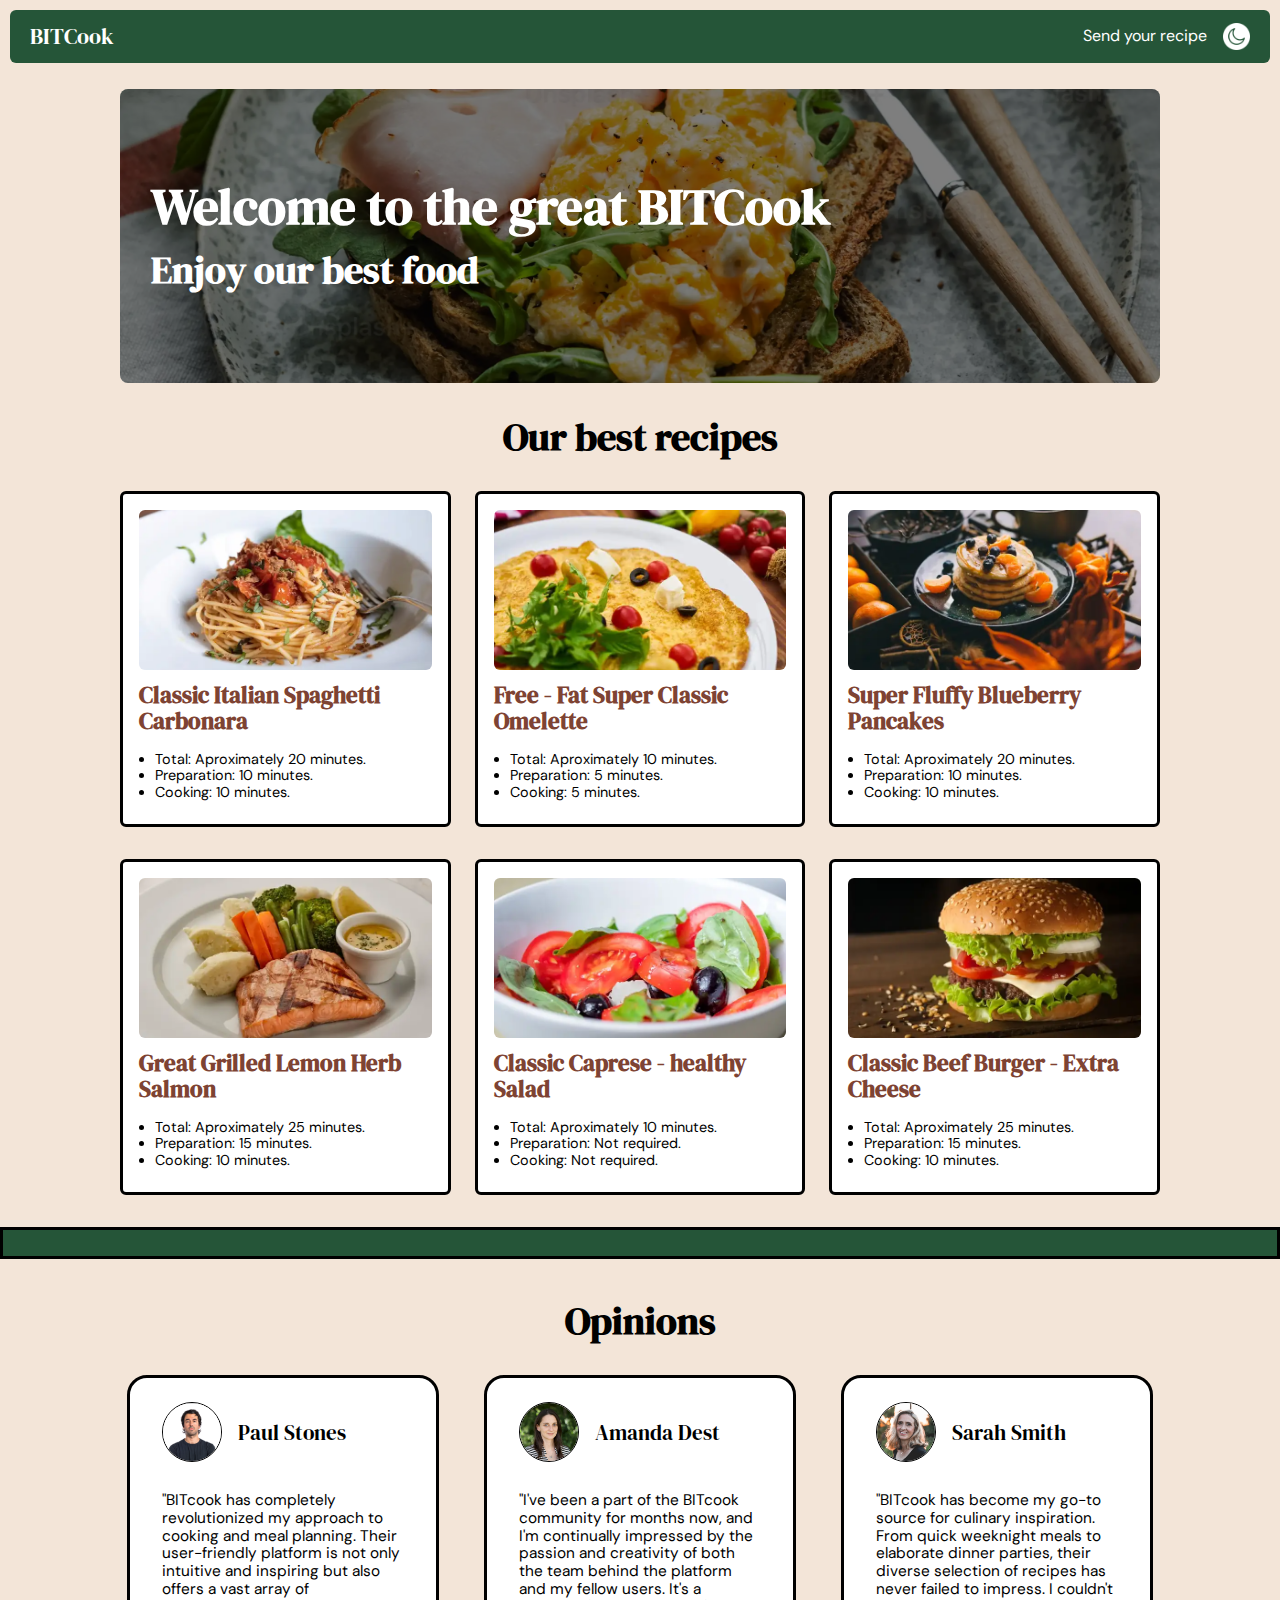
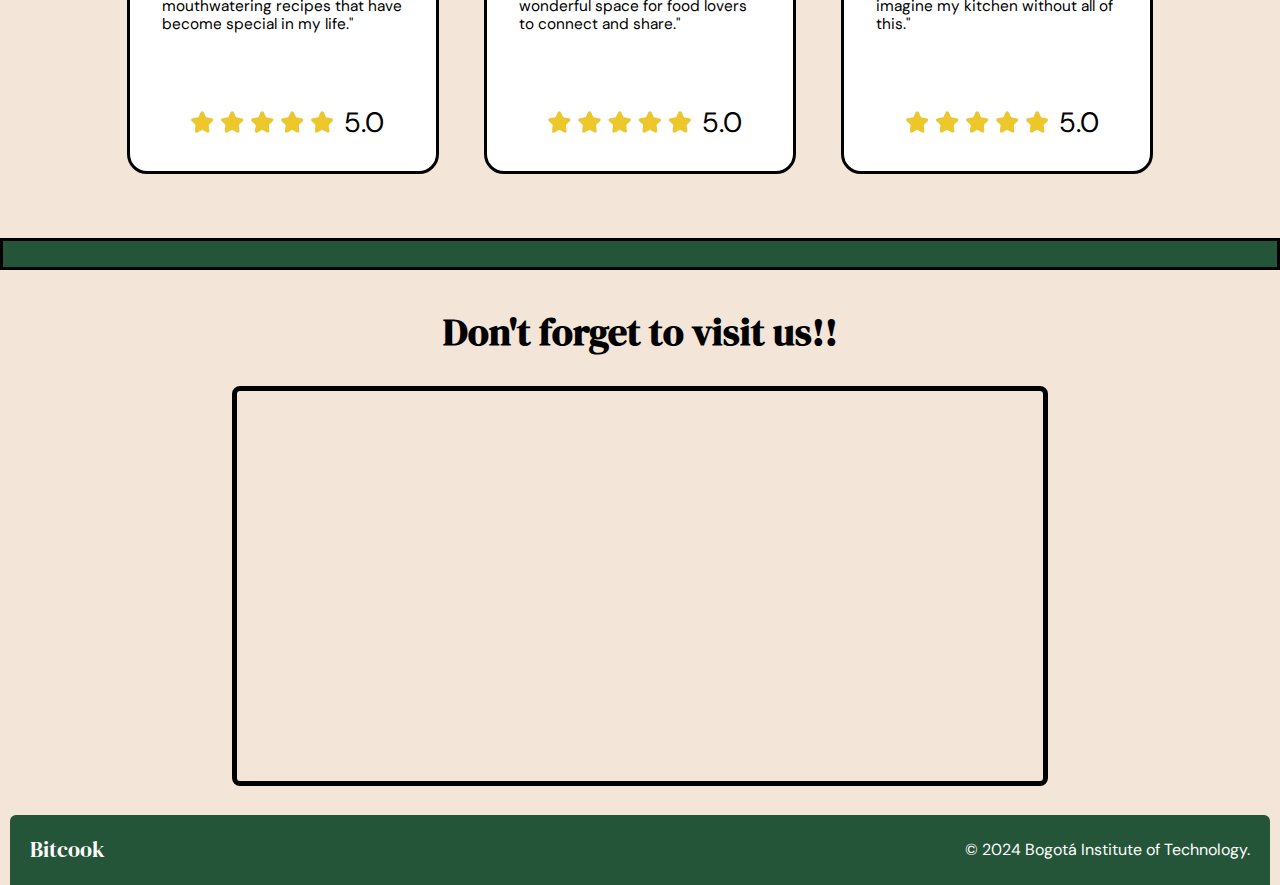
==== commit 95b594ee: "Add Dark mode to Opinions section and other details" ====
--- a/index.html
+++ b/index.html
@@ -170,7 +170,7 @@
                     <img class="main__opinions__opinion__user-info__photo" src="assets/img/user-1.png" alt="User Photo">
                     <p class="main__opinions__opinion__user-info__username">Paul Stones</p>
                 </div>
-                <p class="main__opinions__opinion__comment">"BITcook has completely revolutionized my approach to cooking and meal planning. Their user-friendly platform is not only intuitive and inspiring but also offers a vast array of mouthwatering recipes that have become indispensable in my life."</p>
+                <p class="main__opinions__opinion__comment">"BITcook has completely revolutionized my approach to cooking and meal planning. Their user-friendly platform is not only intuitive and inspiring but also offers a vast array of mouthwatering recipes that have become special in my life."</p>
                 <div class="main__opinions__opinion__valoration">
                     <img class="main__opinions__opinion__valoration__photo" src="assets/img/valoration.png" alt="Valoration">
                     <p class="main__opinions__opinion__valoration__number">5.0</p>
--- a/css/index.css
+++ b/css/index.css
@@ -38,15 +38,20 @@
   color: white;
 }
 
-body.dark-mode .main__recipes__article:hover {
+body.dark-mode .main__recipes__article:hover,
+body.dark-mode .main__location__map:hover,
+body.dark-mode .main__opinions__opinion:hover {
   -webkit-box-shadow: 0px 0px 15px 0px rgba(0, 0, 0, 0.495);
   -moz-box-shadow: 0px 0px 15px 0px rgba(0, 0, 0, 0.57);
   box-shadow: 0px 0px 15px 0px rgba(242, 238, 238, 0.516);
 }
 
-body.dark-mode .main__recipes__article {
+body.dark-mode .main__recipes__article,
+body.dark-mode .main__opinions__opinion {
   background-color: #2F2F2F;
 }
+
+
 
 /* Background Title ==========================================*/
 
@@ -186,10 +191,10 @@
 }
 
 .main__opinions__opinion__comment {
-  margin: 35px 0;
+  margin: 30px 0;
   font-family: var(--secundary-font);
   font-size: clamp(.96rem, 1.6vw, 1.6rem);
-  height: 180px;
+  height: auto;
 }
 
 .main__opinions__opinion__valoration {
@@ -385,6 +390,7 @@
     .main__opinions__opinion__comment {
       font-size: clamp(.75rem , 1.2vw, 1rem);
       height: 185px;
+      margin: 30px 0;
     }
 
     .main__opinions__tablet-opinion, hr {
--- a/css/index.css
+++ b/css/index.css
@@ -38,15 +38,20 @@
   color: white;
 }
 
-body.dark-mode .main__recipes__article:hover {
+body.dark-mode .main__recipes__article:hover,
+body.dark-mode .main__location__map:hover,
+body.dark-mode .main__opinions__opinion:hover {
   -webkit-box-shadow: 0px 0px 15px 0px rgba(0, 0, 0, 0.495);
   -moz-box-shadow: 0px 0px 15px 0px rgba(0, 0, 0, 0.57);
   box-shadow: 0px 0px 15px 0px rgba(242, 238, 238, 0.516);
 }
 
-body.dark-mode .main__recipes__article {
+body.dark-mode .main__recipes__article,
+body.dark-mode .main__opinions__opinion {
   background-color: #2F2F2F;
 }
+
+
 
 /* Background Title ==========================================*/
 
@@ -186,10 +191,10 @@
 }
 
 .main__opinions__opinion__comment {
-  margin: 35px 0;
+  margin: 30px 0;
   font-family: var(--secundary-font);
   font-size: clamp(.96rem, 1.6vw, 1.6rem);
-  height: 180px;
+  height: auto;
 }
 
 .main__opinions__opinion__valoration {
@@ -385,6 +390,7 @@
     .main__opinions__opinion__comment {
       font-size: clamp(.75rem , 1.2vw, 1rem);
       height: 185px;
+      margin: 30px 0;
     }
 
     .main__opinions__tablet-opinion, hr {
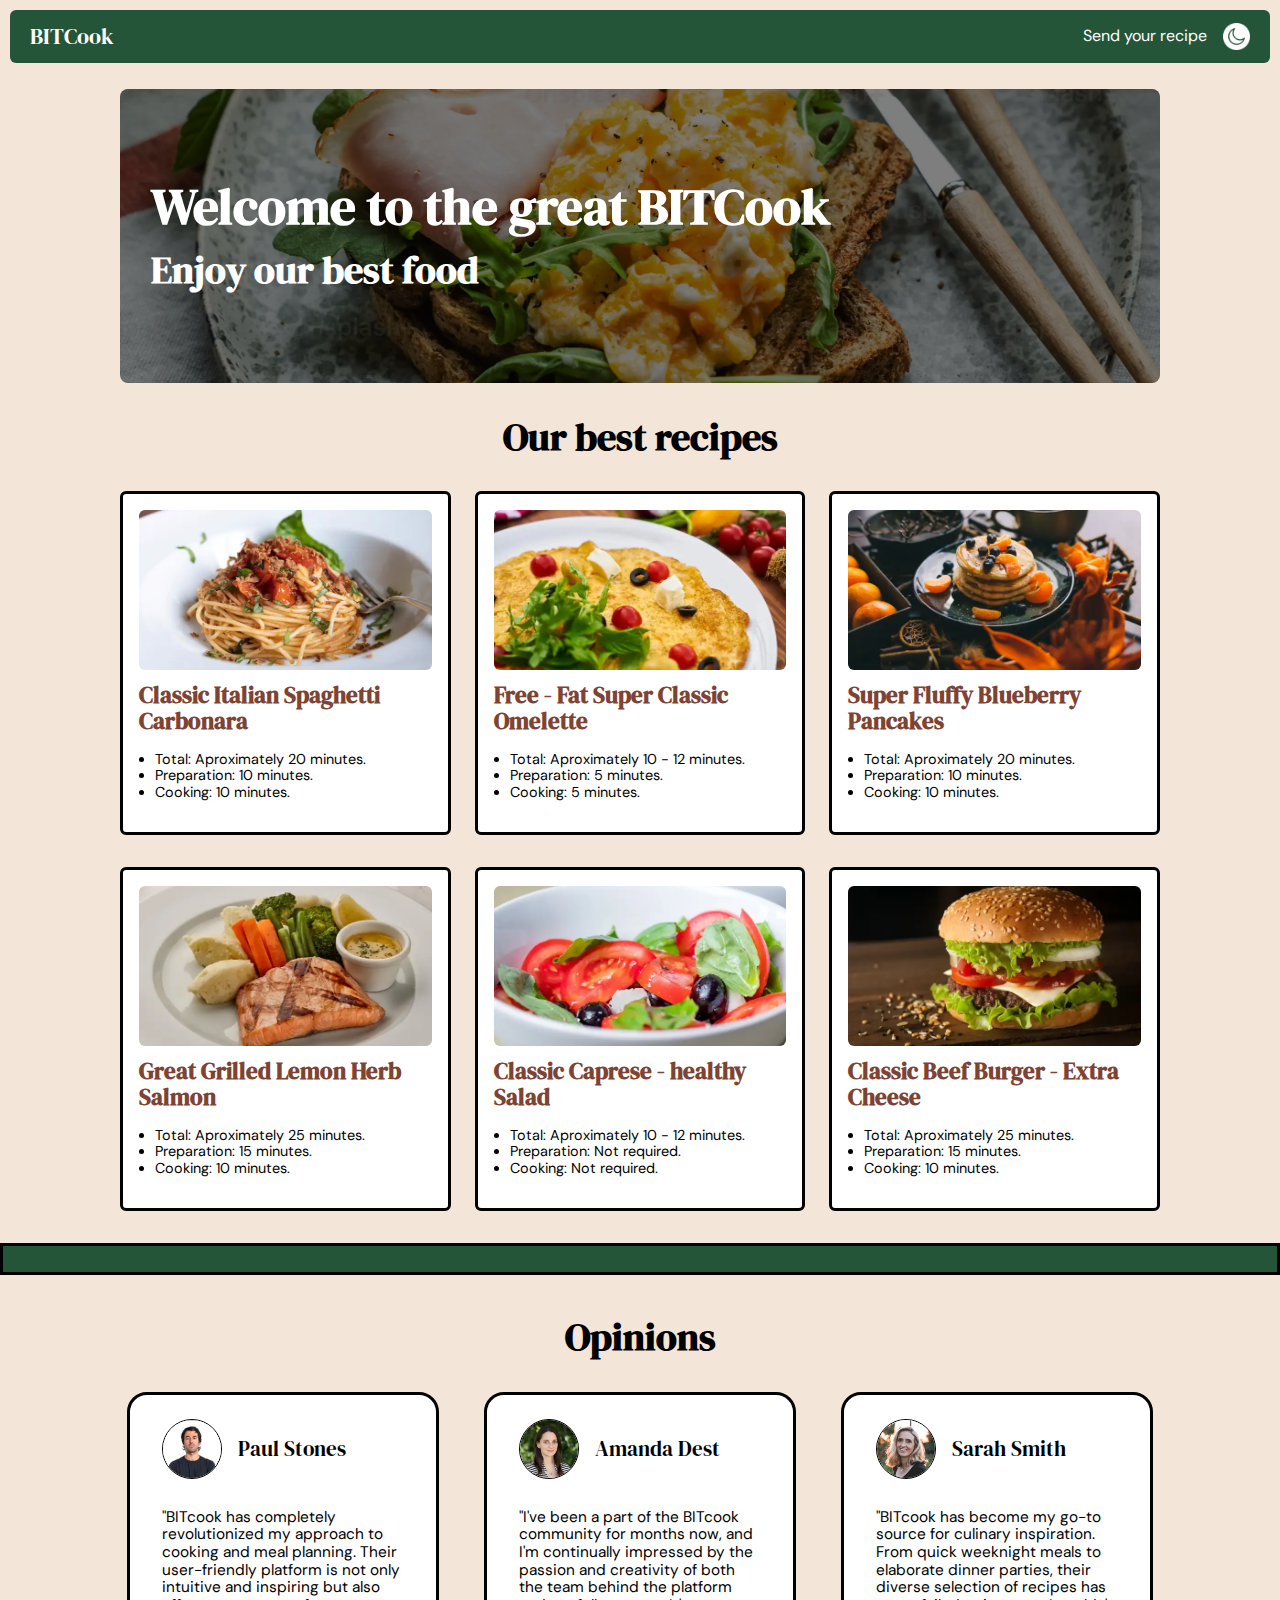
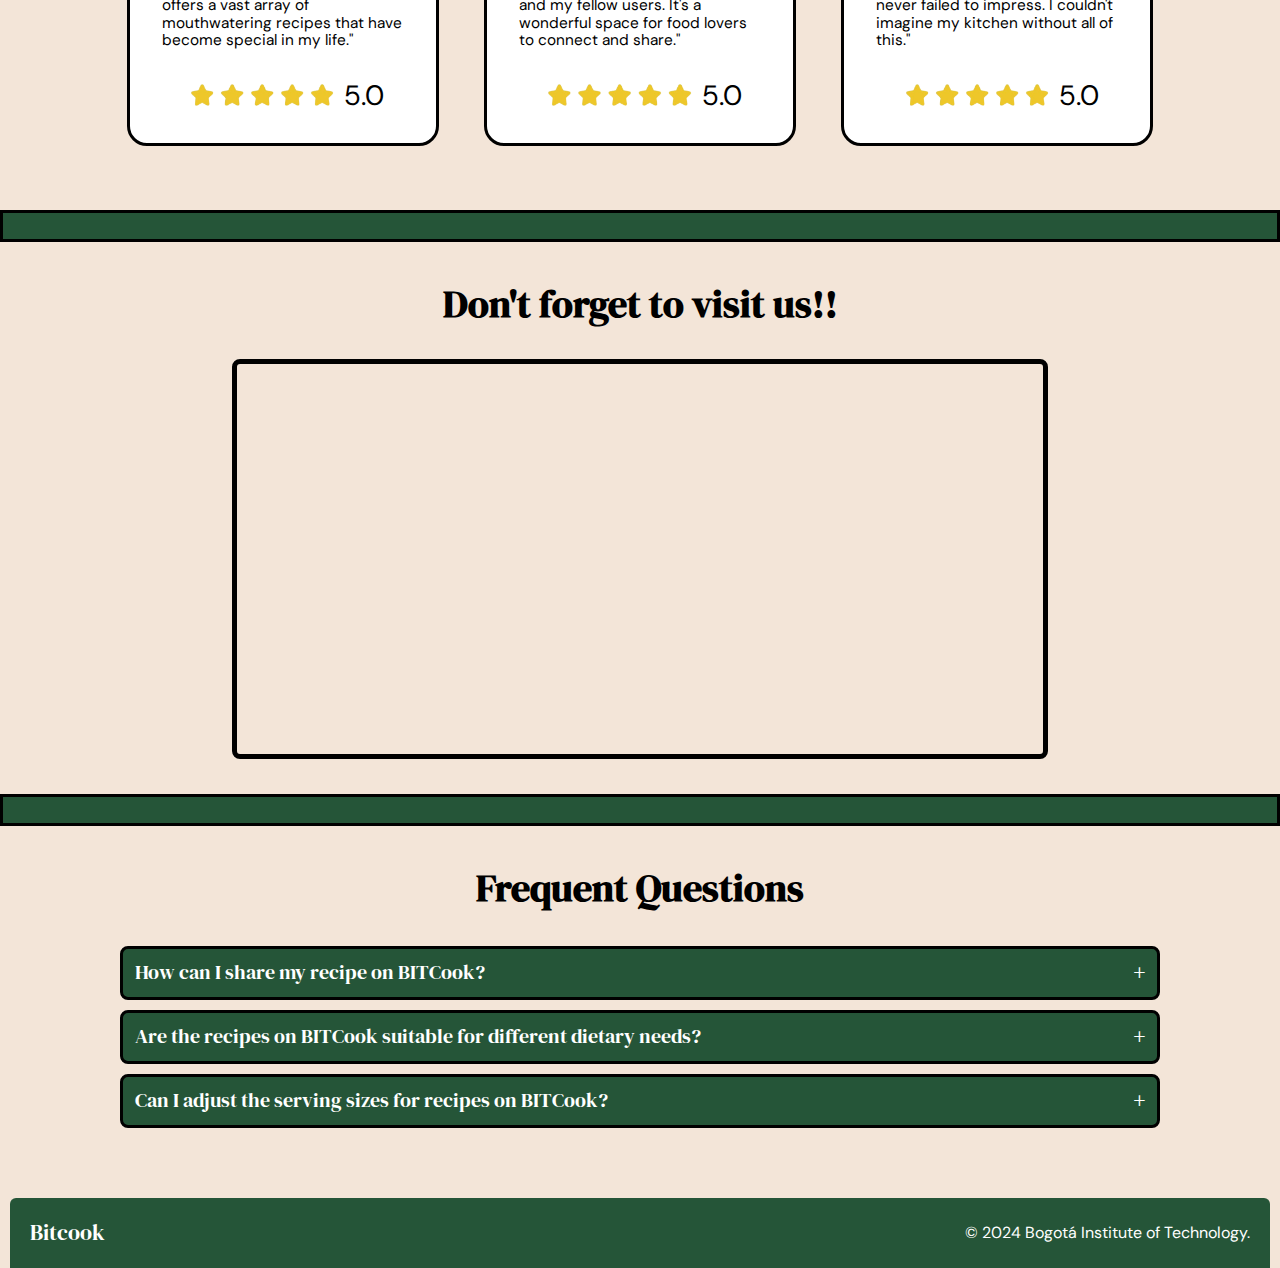
==== commit fc3f843a: "Add Questions section and other details" ====
--- a/index.html
+++ b/index.html
@@ -16,7 +16,8 @@
 
     <link rel="icon" href="assets/img/favicon.png" type="image/x-icon" />
 
-    <meta name="description" content="Explore a world of culinary delights with our customizable recipe platform. Discover mouthwatering dishes, share your own creations, and connect with fellow food enthusiasts.">
+    <meta name="description"
+        content="Explore a world of culinary delights with our customizable recipe platform. Discover mouthwatering dishes, share your own creations, and connect with fellow food enthusiasts.">
     <title>BIT Cook</title>
 </head>
 
@@ -60,7 +61,8 @@
                         <img class="main__recipes__article__image" src="assets/img/carbonara.webp" alt="Recipe Image">
                     </picture>
                     <h3 class="main__recipes__article__title" id="hide">Classic Spaghetti Carbonara</h3>
-                    <h3 class="main__recipes__article__title main__recipes__article__title__Desktop">Classic Italian Spaghetti Carbonara</h3> <!-- title for Desktop mode -->
+                    <h3 class="main__recipes__article__title main__recipes__article__title__Desktop">Classic Italian
+                        Spaghetti Carbonara</h3> <!-- title for Desktop mode -->
                     <ul class="main__recipes__article__list">
                         <li class="main__recipes__article__list__item">Total: Aproximately 20 minutes.</li>
                         <li class="main__recipes__article__list__item">Preparation: 10 minutes.</li>
@@ -79,7 +81,7 @@
                     </picture>
                     <h3 class="main__recipes__article__title">Free - Fat Super Classic Omelette</h3>
                     <ul class="main__recipes__article__list">
-                        <li class="main__recipes__article__list__item">Total: Aproximately 10 minutes.</li>
+                        <li class="main__recipes__article__list__item">Total: Aproximately 10 - 12 minutes.</li>
                         <li class="main__recipes__article__list__item">Preparation: 5 minutes.</li>
                         <li class="main__recipes__article__list__item">Cooking: 5 minutes.</li>
                     </ul>
@@ -130,7 +132,7 @@
                     </picture>
                     <h3 class="main__recipes__article__title">Classic Caprese - healthy Salad</h3>
                     <ul class="main__recipes__article__list">
-                        <li class="main__recipes__article__list__item">Total: Aproximately 10 minutes.</li>
+                        <li class="main__recipes__article__list__item">Total: Aproximately 10 - 12 minutes.</li>
                         <li class="main__recipes__article__list__item">Preparation: Not required.</li>
                         <li class="main__recipes__article__list__item">Cooking: Not required.</li>
                     </ul>
@@ -163,50 +165,59 @@
 
         <section class="main__opinions">
 
-            
+
             <article class="main__opinions__opinion">
-                
+
                 <div class="main__opinions__opinion__user-info">
                     <img class="main__opinions__opinion__user-info__photo" src="assets/img/user-1.png" alt="User Photo">
                     <p class="main__opinions__opinion__user-info__username">Paul Stones</p>
                 </div>
-                <p class="main__opinions__opinion__comment">"BITcook has completely revolutionized my approach to cooking and meal planning. Their user-friendly platform is not only intuitive and inspiring but also offers a vast array of mouthwatering recipes that have become special in my life."</p>
+                <p class="main__opinions__opinion__comment">"BITcook has completely revolutionized my approach to
+                    cooking and meal planning. Their user-friendly platform is not only intuitive and inspiring but also
+                    offers a vast array of mouthwatering recipes that have become special in my life."</p>
                 <div class="main__opinions__opinion__valoration">
-                    <img class="main__opinions__opinion__valoration__photo" src="assets/img/valoration.png" alt="Valoration">
+                    <img class="main__opinions__opinion__valoration__photo" src="assets/img/valoration.png"
+                        alt="Valoration">
                     <p class="main__opinions__opinion__valoration__number">5.0</p>
                 </div>
-                
+
             </article>
 
             <article class="main__opinions__opinion">
-                
+
                 <div class="main__opinions__opinion__user-info">
                     <img class="main__opinions__opinion__user-info__photo" src="assets/img/user-2.jpg" alt="User Photo">
                     <p class="main__opinions__opinion__user-info__username">Amanda Dest</p>
                 </div>
-                <p class="main__opinions__opinion__comment">"I've been a part of the BITcook community for months now, and I'm continually impressed by the passion and creativity of both the team behind the platform and my fellow users. It's a wonderful space for food lovers to connect and share."</p>
+                <p class="main__opinions__opinion__comment">"I've been a part of the BITcook community for months now,
+                    and I'm continually impressed by the passion and creativity of both the team behind the platform and
+                    my fellow users. It's a wonderful space for food lovers to connect and share."</p>
                 <div class="main__opinions__opinion__valoration">
-                    <img class="main__opinions__opinion__valoration__photo" src="assets/img/valoration.png" alt="Valoration">
+                    <img class="main__opinions__opinion__valoration__photo" src="assets/img/valoration.png"
+                        alt="Valoration">
                     <p class="main__opinions__opinion__valoration__number">5.0</p>
                 </div>
-                
+
             </article>
 
             <article class="main__opinions__opinion">
-                
+
                 <div class="main__opinions__opinion__user-info">
                     <img class="main__opinions__opinion__user-info__photo" src="assets/img/user-3.jpg" alt="User Photo">
                     <p class="main__opinions__opinion__user-info__username">Sarah Smith</p>
                 </div>
-                <p class="main__opinions__opinion__comment">"BITcook has become my go-to source for culinary inspiration. From quick weeknight meals to elaborate dinner parties, their diverse selection of recipes has never failed to impress. I couldn't imagine my kitchen without all of this."</p>
+                <p class="main__opinions__opinion__comment">"BITcook has become my go-to source for culinary
+                    inspiration. From quick weeknight meals to elaborate dinner parties, their diverse selection of
+                    recipes has never failed to impress. I couldn't imagine my kitchen without all of this."</p>
                 <div class="main__opinions__opinion__valoration">
-                    <img class="main__opinions__opinion__valoration__photo" src="assets/img/valoration.png" alt="Valoration">
+                    <img class="main__opinions__opinion__valoration__photo" src="assets/img/valoration.png"
+                        alt="Valoration">
                     <p class="main__opinions__opinion__valoration__number">5.0</p>
                 </div>
-                
-            </article>
-
-            <article class="main__opinions__tablet-opinion">
+
+            </article>
+
+            <article class="main__opinions__tablet-opinion"> <!-- Section only for tablet mode -->
                 <p class="main__opinions__tablet-opinion__text">Our best <br>clients</p>
                 <hr>
                 <p class="main__opinions__tablet-opinion__text">Follow us for more!</p>
@@ -220,7 +231,51 @@
 
             <h2 class="main__location__title">Don't forget to visit us!!</h2>
 
-            <iframe class="main__location__map" src="https://www.google.com/maps/embed?pb=!1m18!1m12!1m3!1d3976.731383062909!2d-74.0675841251959!3d4.641932942164604!2m3!1f0!2f0!3f0!3m2!1i1024!2i768!4f13.1!3m3!1m2!1s0x8e3f9abf01007c8b%3A0xf34837fe0c5507db!2sBIT%20-%20Cursos%20de%20Programaci%C3%B3n%20en%20Bogot%C3%A1!5e0!3m2!1ses!2sco!4v1712108198934!5m2!1ses!2sco" allowfullscreen="" loading="lazy" referrerpolicy="no-referrer-when-downgrade"></iframe>
+            <iframe class="main__location__map"
+                src="https://www.google.com/maps/embed?pb=!1m18!1m12!1m3!1d3976.731383062909!2d-74.0675841251959!3d4.641932942164604!2m3!1f0!2f0!3f0!3m2!1i1024!2i768!4f13.1!3m3!1m2!1s0x8e3f9abf01007c8b%3A0xf34837fe0c5507db!2sBIT%20-%20Cursos%20de%20Programaci%C3%B3n%20en%20Bogot%C3%A1!5e0!3m2!1ses!2sco!4v1712108198934!5m2!1ses!2sco"
+                allowfullscreen="" loading="lazy" referrerpolicy="no-referrer-when-downgrade"></iframe>
+
+        </section>
+
+        <div class="first-divisor"></div>
+
+        <section class="main__questions">
+
+            <h2 class="main__questions__title">Frequent Questions</h2>
+
+            <div class="my-accordion">
+
+                <button class='menu'>How can I share my recipe on BITCook?<span
+                class='arrow rarrow'>+</span><span class='arrow darrow'>-</span></button>
+
+                <div class='panel close'>
+                    <div style="padding:10px">Sharing your recipe is simple! Just head to the "Send your recipe"
+                        section, fill out the form with your recipe details, and submit it. Our team will review it, and
+                        if it meets our guidelines, we'll feature it on the platform for others to enjoy.
+                    </div>
+                </div>
+
+                <button class='menu'>Are the recipes on BITCook suitable for different dietary needs?<span
+                        class='arrow rarrow'>+</span><span class='arrow darrow'>-</span></button>
+
+                <div class='panel close'>
+                    <div style="padding:10px">Yes, our platform offers a variety of recipes to accommodate different
+                        diets, including vegan, vegetarian, gluten-free, and more. Whether you're following a specific
+                        diet or looking for new ideas, you'll find options that fit your preferences.
+                    </div>
+                </div>
+                
+                <button class='menu'>Can I adjust the serving sizes for recipes on BITCook?<span
+                        class='arrow rarrow'>+</span><span class='arrow darrow'>-</span></button>
+
+                <div class='panel close'>
+                    <div style="padding:10px">Absolutely! You can easily adjust the serving sizes for any recipe on our
+                        platform to fit your needs. Just use the serving size slider on the recipe page to scale the
+                        ingredients accordingly.
+                    </div>
+                </div>
+
+            </div>
 
         </section>
 
--- a/css/style.css
+++ b/css/style.css
@@ -8,121 +8,131 @@
   --secundary-font: "DM Sans", sans-serif;
 }
 
-/* DARK MODE =============================================================*/
+/* DARK MODE ==============================================================================================*/
 
 #light-mode-icon {
-    display: none;
+  display: none;
 }
 
 body.dark-mode {
-    background-color: rgb(21, 21, 21);
+  background-color: rgb(21, 21, 21);
 }
 
-/* Globales ===========================================================*/
+/* Globales ===============================================================================================*/
 
 html {
-    box-sizing: border-box;
-    margin: 0;
-    padding: 0;
+  box-sizing: border-box;
+  margin: 0;
+  padding: 0;
 }
-*, *:before, *:after {
-    box-sizing: inherit;
+*,
+*:before,
+*:after {
+  box-sizing: inherit;
 }
 
 body {
-    background-color: var(--bg-color);
-    font-family: var(--first-font);
+  background-color: var(--bg-color);
+  font-family: var(--first-font);
 }
 
-/* Navbar ==============================================================*/
+/* Navbar =================================================================================================*/
 
 .header__navbar {
-    background-color: var(--green);
-    color: white;
-    margin: 10px;
-    border-radius: 6px;
+  background-color: var(--green);
+  color: white;
+  margin: 10px;
+  border-radius: 6px;
 }
 
 .header__navbar-list {
-    display: flex;
-    align-items: center;
-    margin: 0;
-    padding: .8rem 20px;
-    list-style: none;
-    column-gap: 1rem;
+  display: flex;
+  align-items: center;
+  margin: 0;
+  padding: 0.8rem 20px;
+  list-style: none;
+  column-gap: 1rem;
 }
 
 .header__navbar__item--left {
-    margin-right: auto;
-    font-size: 1.4rem;
+  margin-right: auto;
+  font-size: 1.4rem;
 }
 
 .header__navbar__item--right {
-    text-align: center;
-    font-size: clamp(.65rem, 4.5vw, 1rem);
-    font-family: var(--secundary-font);
+  text-align: center;
+  font-size: clamp(0.65rem, 4.5vw, 1rem);
+  font-family: var(--secundary-font);
 }
 
 .header__navbar__item a {
-    text-decoration: none;
-    color: white;
+  text-decoration: none;
+  color: white;
 }
 
 .header__navbar__item--right img {
-    margin-bottom: -4px;
-    height: 1.7rem;
-    cursor: pointer;
+  margin-bottom: -4px;
+  height: 1.7rem;
+  cursor: pointer;
 }
 
-/* footer ==============================================================*/
+/* footer =================================================================================================*/
 
 .footer {
-    background-color: #255538;
-    height: 70px;
-    border-radius: 6px 6px 0 0;
-    margin: 0 .625rem;
-    display: flex;
-    justify-content: space-between;
-    align-items: center;
-    padding: 0 20px;
-    column-gap: 30px;
+  background-color: #255538;
+  height: 70px;
+  border-radius: 6px 6px 0 0;
+  margin: 0 0.625rem;
+  display: flex;
+  justify-content: space-between;
+  align-items: center;
+  padding: 0 20px;
+  column-gap: 30px;
 }
 
 .footer__item {
-    margin: 0;
-    color: white;
-    font-family: var(--secundary-font);
-    font-size: clamp(.58rem, 2.67vw, 2.4vw);
+  margin: 0;
+  color: white;
+  font-family: var(--secundary-font);
+  font-size: clamp(0.58rem, 2.67vw, 2.4vw);
 }
 
 .footer__item--title {
-    font-size: clamp(1.2rem, 4.3vw, 4vw);
-    font-family: var(--first-font);
-    text-decoration: none;
+  font-size: clamp(1.2rem, 4.3vw, 4vw);
+  font-family: var(--first-font);
+  text-decoration: none;
 }
 
 .footer__item--title p {
-    margin: 0;
+  margin: 0;
 }
 
 .footer__item:last-child {
-    padding-left: 2.2rem;
-    text-align: end;
+  padding-left: 2.2rem;
+  text-align: end;
 }
 
+/* Scroll Bar =============================================================================================*/
+
+::-webkit-scrollbar {
+  background-color: var(--bg-color);
+}
+
+::-webkit-scrollbar-thumb {
+  background-color: var(--green);
+  border-radius: 100px;
+}
+
+/* ======================================================================================================= */
 /* Tablet Mode */
+/* ======================================================================================================= */
 
 @media (min-width: 768px) {
-    .footer__item:last-child {
-        font-size: 1rem;
-    }
+  .footer__item:last-child {
+    font-size: 1rem;
+  }
 
-    .footer__item--title {
-        font-size: 1.4rem;
-    }
+  .footer__item--title {
+    font-size: 1.4rem;
+  }
 }
-
-/* Desktop Mode */
-
-@media (min-width: 1024px) {
-}--- a/css/style.css
+++ b/css/style.css
@@ -8,121 +8,131 @@
   --secundary-font: "DM Sans", sans-serif;
 }
 
-/* DARK MODE =============================================================*/
+/* DARK MODE ==============================================================================================*/
 
 #light-mode-icon {
-    display: none;
+  display: none;
 }
 
 body.dark-mode {
-    background-color: rgb(21, 21, 21);
+  background-color: rgb(21, 21, 21);
 }
 
-/* Globales ===========================================================*/
+/* Globales ===============================================================================================*/
 
 html {
-    box-sizing: border-box;
-    margin: 0;
-    padding: 0;
+  box-sizing: border-box;
+  margin: 0;
+  padding: 0;
 }
-*, *:before, *:after {
-    box-sizing: inherit;
+*,
+*:before,
+*:after {
+  box-sizing: inherit;
 }
 
 body {
-    background-color: var(--bg-color);
-    font-family: var(--first-font);
+  background-color: var(--bg-color);
+  font-family: var(--first-font);
 }
 
-/* Navbar ==============================================================*/
+/* Navbar =================================================================================================*/
 
 .header__navbar {
-    background-color: var(--green);
-    color: white;
-    margin: 10px;
-    border-radius: 6px;
+  background-color: var(--green);
+  color: white;
+  margin: 10px;
+  border-radius: 6px;
 }
 
 .header__navbar-list {
-    display: flex;
-    align-items: center;
-    margin: 0;
-    padding: .8rem 20px;
-    list-style: none;
-    column-gap: 1rem;
+  display: flex;
+  align-items: center;
+  margin: 0;
+  padding: 0.8rem 20px;
+  list-style: none;
+  column-gap: 1rem;
 }
 
 .header__navbar__item--left {
-    margin-right: auto;
-    font-size: 1.4rem;
+  margin-right: auto;
+  font-size: 1.4rem;
 }
 
 .header__navbar__item--right {
-    text-align: center;
-    font-size: clamp(.65rem, 4.5vw, 1rem);
-    font-family: var(--secundary-font);
+  text-align: center;
+  font-size: clamp(0.65rem, 4.5vw, 1rem);
+  font-family: var(--secundary-font);
 }
 
 .header__navbar__item a {
-    text-decoration: none;
-    color: white;
+  text-decoration: none;
+  color: white;
 }
 
 .header__navbar__item--right img {
-    margin-bottom: -4px;
-    height: 1.7rem;
-    cursor: pointer;
+  margin-bottom: -4px;
+  height: 1.7rem;
+  cursor: pointer;
 }
 
-/* footer ==============================================================*/
+/* footer =================================================================================================*/
 
 .footer {
-    background-color: #255538;
-    height: 70px;
-    border-radius: 6px 6px 0 0;
-    margin: 0 .625rem;
-    display: flex;
-    justify-content: space-between;
-    align-items: center;
-    padding: 0 20px;
-    column-gap: 30px;
+  background-color: #255538;
+  height: 70px;
+  border-radius: 6px 6px 0 0;
+  margin: 0 0.625rem;
+  display: flex;
+  justify-content: space-between;
+  align-items: center;
+  padding: 0 20px;
+  column-gap: 30px;
 }
 
 .footer__item {
-    margin: 0;
-    color: white;
-    font-family: var(--secundary-font);
-    font-size: clamp(.58rem, 2.67vw, 2.4vw);
+  margin: 0;
+  color: white;
+  font-family: var(--secundary-font);
+  font-size: clamp(0.58rem, 2.67vw, 2.4vw);
 }
 
 .footer__item--title {
-    font-size: clamp(1.2rem, 4.3vw, 4vw);
-    font-family: var(--first-font);
-    text-decoration: none;
+  font-size: clamp(1.2rem, 4.3vw, 4vw);
+  font-family: var(--first-font);
+  text-decoration: none;
 }
 
 .footer__item--title p {
-    margin: 0;
+  margin: 0;
 }
 
 .footer__item:last-child {
-    padding-left: 2.2rem;
-    text-align: end;
+  padding-left: 2.2rem;
+  text-align: end;
 }
 
+/* Scroll Bar =============================================================================================*/
+
+::-webkit-scrollbar {
+  background-color: var(--bg-color);
+}
+
+::-webkit-scrollbar-thumb {
+  background-color: var(--green);
+  border-radius: 100px;
+}
+
+/* ======================================================================================================= */
 /* Tablet Mode */
+/* ======================================================================================================= */
 
 @media (min-width: 768px) {
-    .footer__item:last-child {
-        font-size: 1rem;
-    }
+  .footer__item:last-child {
+    font-size: 1rem;
+  }
 
-    .footer__item--title {
-        font-size: 1.4rem;
-    }
+  .footer__item--title {
+    font-size: 1.4rem;
+  }
 }
-
-/* Desktop Mode */
-
-@media (min-width: 1024px) {
-}--- a/css/index.css
+++ b/css/index.css
@@ -1,13 +1,14 @@
 @import url("https://fonts.googleapis.com/css2?family=DM+Sans:ital,opsz,wght@0,9..40,100..1000;1,9..40,100..1000&family=DM+Serif+Display:ital@0;1&display=swap");
 
 :root {
+  --bg-color: #f3e5d8;
   --light-brown: #7e4333;
   --green: #255538;
   --first-font: "DM Serif Display", serif;
   --secundary-font: "DM Sans", sans-serif;
 }
 
-/* Globales */
+/* Globals ================================================================================================*/
 
 body {
   transition: color 0.3s ease-out;
@@ -29,7 +30,11 @@
   color: black;
 }
 
-/* Dark Mode */
+/* Dark Mode ==============================================================================================*/
+
+document.dark-mode {
+  background-color: black;
+}
 
 body.dark-mode,
 body.dark-mode h2,
@@ -47,13 +52,29 @@
 }
 
 body.dark-mode .main__recipes__article,
-body.dark-mode .main__opinions__opinion {
-  background-color: #2F2F2F;
-}
-
-
-
-/* Background Title ==========================================*/
+body.dark-mode .main__opinions__opinion,
+body.dark-mode .my-accordion .panel {
+  background-color: #2f2f2f;
+}
+
+body.dark-mode::-webkit-scrollbar,
+body.dark-mode scrollbar {
+  background-color: #2f2f2f;
+  border: #deccba 2px;
+  border-bottom: none;
+  border-top: none;
+}
+
+body.dark-mode::-webkit-scrollbar-thumb,
+body.dark-mode scrollbar thumb {
+  background-color: #2e7d4f;
+}
+
+body.dark-mode .my-accordion .panel {
+  color: white;
+}
+
+/* Background Title =======================================================================================*/
 
 .main {
   margin: 2rem 0.625rem;
@@ -88,15 +109,15 @@
 }
 
 .main__background__info__title--desktop {
-  display: none;
-}
-
-/* Main-section */
-
+  display: none;    /* Hide long recipe title from mobile mode */
+}
+
+/* Main-section ===========================================================================================*/
 
 .main__recipes-title,
 .main__location__title,
-.main__opinions__title {
+.main__opinions__title,
+.main__questions__title {
   font-size: clamp(1.6rem, 6.06vw, 6.06vw);
   text-align: center;
   margin: 2rem 0;
@@ -112,7 +133,7 @@
   padding: 1rem;
   background-color: white;
   margin-bottom: 2rem;
-  transition: box-shadow .2s ease-in-out;
+  transition: box-shadow 0.2s ease-in-out;
 }
 
 .main__recipes__article:hover,
@@ -146,18 +167,18 @@
   font-family: var(--secundary-font);
 }
 
-/* Divisor */
+/* Divisor ================================================================================================*/
 
 .first-divisor {
   width: 100%;
   background-color: #255538;
-  height: clamp(2rem, 2vw, 10rem);
+  height: clamp(2rem, 2vw, 5rem);
   position: absolute;
   left: 0;
   border: 3px solid black;
 }
 
-/* Opinions */
+/* Opinions ===============================================================================================*/
 
 .main__opinions__opinion {
   background-color: white;
@@ -193,7 +214,7 @@
 .main__opinions__opinion__comment {
   margin: 30px 0;
   font-family: var(--secundary-font);
-  font-size: clamp(.96rem, 1.6vw, 1.6rem);
+  font-size: clamp(0.96rem, 1.6vw, 1.6rem);
   height: auto;
 }
 
@@ -202,7 +223,7 @@
   justify-content: center;
   width: 100%;
   height: 30px;
-  margin-bottom: .6rem;
+  margin-bottom: 0.6rem;
 }
 
 .main__opinions__opinion__valoration__number {
@@ -211,27 +232,141 @@
   font-family: var(--secundary-font);
 }
 
-.main__opinions__tablet-opinion, hr {
-  display: none;
-}
-
-/* Location */
+.main__opinions__tablet-opinion,
+hr {
+  display: none;    /* hide due to this hr is part of tablet mode */
+}
+
+/* Location ===============================================================================================*/
 
 .main__location__map {
   width: 100%;
   height: 15rem;
   border: solid 5px black;
   border-radius: 8px;
-  transition: box-shadow .2s ease-in-out;
-}
-
+  transition: box-shadow 0.2s ease-in-out;
+  margin-bottom: 2rem;
+}
+
+/* ScrollBar ==============================================================================================*/
+
+::-webkit-scrollbar {
+  background-color: #deccba;
+  border: 2px solid black;
+  border-radius: 2px;
+}
+
+::-webkit-scrollbar-thumb {
+  background-color: var(--green);
+  border-radius: 100px;
+}
+
+/* Questions ===============================================================================================*/
+
+/* NOTE: This Accordion is made from a CSS library! */
+
+.main__questions__title {
+  margin-top: 4rem;
+}
+
+.my-accordion .menu {
+  background-color: #255538;
+  color: #ffffff;
+  cursor: pointer;
+  padding: 12px;
+  width: 100%;
+  text-align: left;
+  border: none;
+  outline: none;
+  margin-top: 4px;
+  border-radius: 8px;
+  font-size: clamp(.9rem, 1.6vw, 1.3rem);
+  border: 3px black solid;
+  margin-bottom: .4rem;
+}
+
+.my-accordion .panel {
+  background-color: #ffffff;
+  color: #000000;
+  overflow: hidden;
+  padding: .8rem 0;
+  border-radius: 10px;
+  border: 2px black solid;
+  font-size: clamp(0.85rem, 1.6vw, 1rem);
+}
+
+.my-accordion .open {
+  display: block;
+  font-family: var(--secundary-font);
+}
+
+.my-accordion .close {
+  display: none;
+}
+
+.my-accordion .active {
+  background-color: #2c8550;
+  color: #fff;
+}
+
+.menu:hover {
+  background-color: #2c8550;
+}
+
+.my-accordion .arrow {
+  float: right;
+  display: block;
+  font-weight: bolder;
+}
+
+.my-accordion .darrow {
+  display: none;
+}
+
+.my-accordion .active .darrow {
+  display: block;
+}
+
+.my-accordion .active .rarrow {
+  display: none;
+}
+
+.my-accordion .panel a {
+  display: block;
+  background: #808080;
+  color: #ffffff;
+  padding: 5px;
+  margin: 3px;
+  width: 100%;
+  text-decoration: none;
+}
+
+/* ScrollBar Firefox ======================================================================================*/
+
+scrollbar {
+  background-color: #deccba;
+  border: 2px solid black;
+  border-radius: 2px;
+}
+
+scrollbar thumb {
+  background-color: var(--green);
+  border-radius: 100px;
+}
+
+/* ======================================================================================================= */
 /* Tablet Mode */
+/* ======================================================================================================= */
 
 @media (min-width: 768px) {
+
+  /* Background Section ========================================*/
 
   .main__background__info__title {
     font-size: clamp(2.8rem, 7.27vw, 7.27vw);
   }
+
+  /* Recipe section ============================================*/
 
   .main__recipes {
     display: grid;
@@ -241,16 +376,19 @@
 
   .main__recipes__article {
     height: 23rem;
+    max-height: 24rem;
   }
 
   .main__recipes__article__title {
-    font-size: clamp(1.6rem, 4.5vw, 4.5vw);
+    font-size: clamp(1.6rem, 4.5vw, 4vw);
     margin: 1.2rem 0;
   }
 
   .main__recipes__article__list__item {
-    font-size: clamp(0.9rem, 2.2vw, 2.2vw);
-  }
+    font-size: clamp(0.9rem, 2.2vw, 1.5vw);
+  }
+
+  /* Opinions section ==========================================*/
 
   .main__opinions {
     display: grid;
@@ -259,17 +397,18 @@
   }
 
   .main__opinions__title,
-  .main__location__title {
+  .main__location__title,
+  .main__questions__title {
     margin-top: 4.5rem;
   }
 
   .main__opinions__opinion__comment {
-    font-size: .95rem;
-  }
-
-  .main__opinions__tablet-opinion {
+    font-size: 0.95rem;
+  }
+
+  .main__opinions__tablet-opinion {     /* part of opinions in tablet mode */
     display: block;
-    background-color:var(--green);
+    background-color: var(--green);
     border-radius: 20px;
     padding: 1.5rem 1.5rem;
     border: 5px solid black;
@@ -288,12 +427,14 @@
     margin: 20px;
   }
 
-  hr {
+  hr {                  /* part of opinions in tablet mode */
     display: inline;
     width: 100%;
     height: 2px;
   }
 
+  /* Location section ==========================================*/
+
   .main__location {
     padding: 0 2rem;
   }
@@ -302,107 +443,133 @@
     height: 20rem;
   }
 
-}
-
+  /* Questions section =========================================*/
+
+  .my-accordion .menu {
+    font-size: clamp(1rem, 1.6vw, 1.3rem);
+  }
+
+  .my-accordion .panel {
+    font-size: clamp(0.95rem, 1.6vw, 1rem);
+  }
+}
+
+/* ======================================================================================================= */
 /* Desktop Mode */
+/* ======================================================================================================= */
 
 @media (min-width: 1024px) {
-    .main {
-      margin: 1.6rem auto;
-      min-width: 30rem;
-      width: 85vw;
-      max-width: 65rem;
-    }
-
-    .main__background {
-      height: clamp(18.4rem, 20.2vw, 35rem);
-      background-size: cover;
-    }
-
-    .main__background__info {
-      justify-content: flex-start;
-      padding-left: 1rem;
-    }
-
-    .main__background__info__title {
-      text-align: start;
-      font-size: clamp(2.5rem, 4vw, 4.5rem);
-    }
-
-    .main__background__info__title--desktop {
-      display: inline;
-      font-size: clamp(1.8rem, 3vw, 4rem);
-    }
-
-    .main__recipes-title,
-    .main__location__title,
-    .main__opinions__title {
-      font-size: clamp(1.6rem, 3vw, 3rem)
-    }
-
-    .main__recipes {
-      display: grid;
-      grid-template-columns: repeat(3, 1fr);
-    }
-
-    .main__recipes__article {
-      padding: 1rem;
-      height: 21rem;
-    }
-
-    .main__recipes__article__title {
-      font-size: clamp(1.2rem, 1.8vw, 2.5rem);
-      margin: .5rem 0;
-    }
-
-    #hide {
-      display: none;
-    }
-
-    .main__recipes__article__title__Desktop {
-      display: block;
-    }
-
-    .main__recipes__article__list {
-      margin: 1rem 0;
-    }
-
-    .main__recipes__article__list__item {
-      font-size: clamp(0.9rem, .8vw, 1.8rem);
-    }
-
-    .main__location__title {
-      margin-top: 6.5rem;
-    }
-
-    .main__opinions {
-      display: flex;
-      justify-content: space-around;
-      margin: 0;
-      margin-bottom: 2rem;
-    }
-    
-    .main__opinions__opinion {
-      width: 30%;
-      padding: 1.5rem 2rem;
-    }
-
-    .main__opinions__opinion__comment {
-      font-size: clamp(.75rem , 1.2vw, 1rem);
-      height: 185px;
-      margin: 30px 0;
-    }
-
-    .main__opinions__tablet-opinion, hr {
-      display: none;
-    }
-
-    .main__location {
-      padding: 0 7rem;
-    }
-
-    .main__location__map {
-      height: 25rem;
-    }
-
-}
+
+  /* Main Background =========================================== */
+
+  .main {
+    margin: 1.6rem auto;
+    min-width: 30rem;
+    width: 85vw;
+    max-width: 65rem;
+  }
+
+  .main__background {
+    height: clamp(18.4rem, 20.2vw, 35rem);
+    background-size: cover;
+  }
+
+  .main__background__info {
+    justify-content: flex-start;
+    padding-left: 1rem;
+  }
+
+  .main__background__info__title {
+    text-align: start;
+    font-size: clamp(2.5rem, 4vw, 4.5rem);
+  }
+
+  .main__background__info__title--desktop {
+    display: inline;
+    font-size: clamp(1.8rem, 3vw, 4rem);
+  }
+
+  /* Recipes section =========================================== */
+
+  .main__recipes-title,
+  .main__location__title,
+  .main__opinions__title,
+  .main__questions__title {
+    font-size: clamp(1.6rem, 3vw, 3rem);
+  }
+
+  .main__recipes {
+    display: grid;
+    grid-template-columns: repeat(3, 1fr);
+  }
+
+  .main__recipes__article {
+    height: max-content;
+  }
+
+  .main__recipes__article__title {
+    font-size: clamp(1.2rem, 1.8vw, 2.5rem);
+    margin: 0.5rem 0;
+  }
+
+  #hide {           /* title that is hidden in Desktop mode due to it's used desktop recipe title */
+    display: none;
+  }
+
+  .main__recipes__article__title__Desktop {
+    display: block;
+  }
+
+  .main__recipes__article__list {
+    margin: 1rem 0;
+  }
+
+  .main__recipes__article__list__item {
+    font-size: clamp(0.9rem, 0.8vw, 1.8rem);
+  }
+
+  /* Opinions section ========================================== */
+
+  .main__opinions {
+    display: flex;
+    justify-content: space-around;
+    margin: 0;
+    margin-bottom: 2rem;
+  }
+
+  .main__opinions__opinion {
+    width: 30%;
+    padding: 1.5rem 2rem;
+  }
+
+  .main__opinions__opinion__comment {
+    font-size: clamp(0.8rem, 1.2vw, 1rem);
+    height: auto;
+    margin: 30px 0;
+  }
+
+  .main__opinions__tablet-opinion,
+  hr {
+    display: none;
+  }
+
+  /* Location section ==========================================*/
+
+  .main__location {
+    padding: 0 7rem;
+  }
+
+  .main__location__title {
+    margin-top: 6.5rem;
+  }
+
+  .main__location__map {
+    height: 25rem;
+  }
+}
+
+/* Question section =========================================== */
+
+.my-accordion {
+  margin-bottom: 4rem;
+}
--- a/css/index.css
+++ b/css/index.css
@@ -1,13 +1,14 @@
 @import url("https://fonts.googleapis.com/css2?family=DM+Sans:ital,opsz,wght@0,9..40,100..1000;1,9..40,100..1000&family=DM+Serif+Display:ital@0;1&display=swap");
 
 :root {
+  --bg-color: #f3e5d8;
   --light-brown: #7e4333;
   --green: #255538;
   --first-font: "DM Serif Display", serif;
   --secundary-font: "DM Sans", sans-serif;
 }
 
-/* Globales */
+/* Globals ================================================================================================*/
 
 body {
   transition: color 0.3s ease-out;
@@ -29,7 +30,11 @@
   color: black;
 }
 
-/* Dark Mode */
+/* Dark Mode ==============================================================================================*/
+
+document.dark-mode {
+  background-color: black;
+}
 
 body.dark-mode,
 body.dark-mode h2,
@@ -47,13 +52,29 @@
 }
 
 body.dark-mode .main__recipes__article,
-body.dark-mode .main__opinions__opinion {
-  background-color: #2F2F2F;
-}
-
-
-
-/* Background Title ==========================================*/
+body.dark-mode .main__opinions__opinion,
+body.dark-mode .my-accordion .panel {
+  background-color: #2f2f2f;
+}
+
+body.dark-mode::-webkit-scrollbar,
+body.dark-mode scrollbar {
+  background-color: #2f2f2f;
+  border: #deccba 2px;
+  border-bottom: none;
+  border-top: none;
+}
+
+body.dark-mode::-webkit-scrollbar-thumb,
+body.dark-mode scrollbar thumb {
+  background-color: #2e7d4f;
+}
+
+body.dark-mode .my-accordion .panel {
+  color: white;
+}
+
+/* Background Title =======================================================================================*/
 
 .main {
   margin: 2rem 0.625rem;
@@ -88,15 +109,15 @@
 }
 
 .main__background__info__title--desktop {
-  display: none;
-}
-
-/* Main-section */
-
+  display: none;    /* Hide long recipe title from mobile mode */
+}
+
+/* Main-section ===========================================================================================*/
 
 .main__recipes-title,
 .main__location__title,
-.main__opinions__title {
+.main__opinions__title,
+.main__questions__title {
   font-size: clamp(1.6rem, 6.06vw, 6.06vw);
   text-align: center;
   margin: 2rem 0;
@@ -112,7 +133,7 @@
   padding: 1rem;
   background-color: white;
   margin-bottom: 2rem;
-  transition: box-shadow .2s ease-in-out;
+  transition: box-shadow 0.2s ease-in-out;
 }
 
 .main__recipes__article:hover,
@@ -146,18 +167,18 @@
   font-family: var(--secundary-font);
 }
 
-/* Divisor */
+/* Divisor ================================================================================================*/
 
 .first-divisor {
   width: 100%;
   background-color: #255538;
-  height: clamp(2rem, 2vw, 10rem);
+  height: clamp(2rem, 2vw, 5rem);
   position: absolute;
   left: 0;
   border: 3px solid black;
 }
 
-/* Opinions */
+/* Opinions ===============================================================================================*/
 
 .main__opinions__opinion {
   background-color: white;
@@ -193,7 +214,7 @@
 .main__opinions__opinion__comment {
   margin: 30px 0;
   font-family: var(--secundary-font);
-  font-size: clamp(.96rem, 1.6vw, 1.6rem);
+  font-size: clamp(0.96rem, 1.6vw, 1.6rem);
   height: auto;
 }
 
@@ -202,7 +223,7 @@
   justify-content: center;
   width: 100%;
   height: 30px;
-  margin-bottom: .6rem;
+  margin-bottom: 0.6rem;
 }
 
 .main__opinions__opinion__valoration__number {
@@ -211,27 +232,141 @@
   font-family: var(--secundary-font);
 }
 
-.main__opinions__tablet-opinion, hr {
-  display: none;
-}
-
-/* Location */
+.main__opinions__tablet-opinion,
+hr {
+  display: none;    /* hide due to this hr is part of tablet mode */
+}
+
+/* Location ===============================================================================================*/
 
 .main__location__map {
   width: 100%;
   height: 15rem;
   border: solid 5px black;
   border-radius: 8px;
-  transition: box-shadow .2s ease-in-out;
-}
-
+  transition: box-shadow 0.2s ease-in-out;
+  margin-bottom: 2rem;
+}
+
+/* ScrollBar ==============================================================================================*/
+
+::-webkit-scrollbar {
+  background-color: #deccba;
+  border: 2px solid black;
+  border-radius: 2px;
+}
+
+::-webkit-scrollbar-thumb {
+  background-color: var(--green);
+  border-radius: 100px;
+}
+
+/* Questions ===============================================================================================*/
+
+/* NOTE: This Accordion is made from a CSS library! */
+
+.main__questions__title {
+  margin-top: 4rem;
+}
+
+.my-accordion .menu {
+  background-color: #255538;
+  color: #ffffff;
+  cursor: pointer;
+  padding: 12px;
+  width: 100%;
+  text-align: left;
+  border: none;
+  outline: none;
+  margin-top: 4px;
+  border-radius: 8px;
+  font-size: clamp(.9rem, 1.6vw, 1.3rem);
+  border: 3px black solid;
+  margin-bottom: .4rem;
+}
+
+.my-accordion .panel {
+  background-color: #ffffff;
+  color: #000000;
+  overflow: hidden;
+  padding: .8rem 0;
+  border-radius: 10px;
+  border: 2px black solid;
+  font-size: clamp(0.85rem, 1.6vw, 1rem);
+}
+
+.my-accordion .open {
+  display: block;
+  font-family: var(--secundary-font);
+}
+
+.my-accordion .close {
+  display: none;
+}
+
+.my-accordion .active {
+  background-color: #2c8550;
+  color: #fff;
+}
+
+.menu:hover {
+  background-color: #2c8550;
+}
+
+.my-accordion .arrow {
+  float: right;
+  display: block;
+  font-weight: bolder;
+}
+
+.my-accordion .darrow {
+  display: none;
+}
+
+.my-accordion .active .darrow {
+  display: block;
+}
+
+.my-accordion .active .rarrow {
+  display: none;
+}
+
+.my-accordion .panel a {
+  display: block;
+  background: #808080;
+  color: #ffffff;
+  padding: 5px;
+  margin: 3px;
+  width: 100%;
+  text-decoration: none;
+}
+
+/* ScrollBar Firefox ======================================================================================*/
+
+scrollbar {
+  background-color: #deccba;
+  border: 2px solid black;
+  border-radius: 2px;
+}
+
+scrollbar thumb {
+  background-color: var(--green);
+  border-radius: 100px;
+}
+
+/* ======================================================================================================= */
 /* Tablet Mode */
+/* ======================================================================================================= */
 
 @media (min-width: 768px) {
+
+  /* Background Section ========================================*/
 
   .main__background__info__title {
     font-size: clamp(2.8rem, 7.27vw, 7.27vw);
   }
+
+  /* Recipe section ============================================*/
 
   .main__recipes {
     display: grid;
@@ -241,16 +376,19 @@
 
   .main__recipes__article {
     height: 23rem;
+    max-height: 24rem;
   }
 
   .main__recipes__article__title {
-    font-size: clamp(1.6rem, 4.5vw, 4.5vw);
+    font-size: clamp(1.6rem, 4.5vw, 4vw);
     margin: 1.2rem 0;
   }
 
   .main__recipes__article__list__item {
-    font-size: clamp(0.9rem, 2.2vw, 2.2vw);
-  }
+    font-size: clamp(0.9rem, 2.2vw, 1.5vw);
+  }
+
+  /* Opinions section ==========================================*/
 
   .main__opinions {
     display: grid;
@@ -259,17 +397,18 @@
   }
 
   .main__opinions__title,
-  .main__location__title {
+  .main__location__title,
+  .main__questions__title {
     margin-top: 4.5rem;
   }
 
   .main__opinions__opinion__comment {
-    font-size: .95rem;
-  }
-
-  .main__opinions__tablet-opinion {
+    font-size: 0.95rem;
+  }
+
+  .main__opinions__tablet-opinion {     /* part of opinions in tablet mode */
     display: block;
-    background-color:var(--green);
+    background-color: var(--green);
     border-radius: 20px;
     padding: 1.5rem 1.5rem;
     border: 5px solid black;
@@ -288,12 +427,14 @@
     margin: 20px;
   }
 
-  hr {
+  hr {                  /* part of opinions in tablet mode */
     display: inline;
     width: 100%;
     height: 2px;
   }
 
+  /* Location section ==========================================*/
+
   .main__location {
     padding: 0 2rem;
   }
@@ -302,107 +443,133 @@
     height: 20rem;
   }
 
-}
-
+  /* Questions section =========================================*/
+
+  .my-accordion .menu {
+    font-size: clamp(1rem, 1.6vw, 1.3rem);
+  }
+
+  .my-accordion .panel {
+    font-size: clamp(0.95rem, 1.6vw, 1rem);
+  }
+}
+
+/* ======================================================================================================= */
 /* Desktop Mode */
+/* ======================================================================================================= */
 
 @media (min-width: 1024px) {
-    .main {
-      margin: 1.6rem auto;
-      min-width: 30rem;
-      width: 85vw;
-      max-width: 65rem;
-    }
-
-    .main__background {
-      height: clamp(18.4rem, 20.2vw, 35rem);
-      background-size: cover;
-    }
-
-    .main__background__info {
-      justify-content: flex-start;
-      padding-left: 1rem;
-    }
-
-    .main__background__info__title {
-      text-align: start;
-      font-size: clamp(2.5rem, 4vw, 4.5rem);
-    }
-
-    .main__background__info__title--desktop {
-      display: inline;
-      font-size: clamp(1.8rem, 3vw, 4rem);
-    }
-
-    .main__recipes-title,
-    .main__location__title,
-    .main__opinions__title {
-      font-size: clamp(1.6rem, 3vw, 3rem)
-    }
-
-    .main__recipes {
-      display: grid;
-      grid-template-columns: repeat(3, 1fr);
-    }
-
-    .main__recipes__article {
-      padding: 1rem;
-      height: 21rem;
-    }
-
-    .main__recipes__article__title {
-      font-size: clamp(1.2rem, 1.8vw, 2.5rem);
-      margin: .5rem 0;
-    }
-
-    #hide {
-      display: none;
-    }
-
-    .main__recipes__article__title__Desktop {
-      display: block;
-    }
-
-    .main__recipes__article__list {
-      margin: 1rem 0;
-    }
-
-    .main__recipes__article__list__item {
-      font-size: clamp(0.9rem, .8vw, 1.8rem);
-    }
-
-    .main__location__title {
-      margin-top: 6.5rem;
-    }
-
-    .main__opinions {
-      display: flex;
-      justify-content: space-around;
-      margin: 0;
-      margin-bottom: 2rem;
-    }
-    
-    .main__opinions__opinion {
-      width: 30%;
-      padding: 1.5rem 2rem;
-    }
-
-    .main__opinions__opinion__comment {
-      font-size: clamp(.75rem , 1.2vw, 1rem);
-      height: 185px;
-      margin: 30px 0;
-    }
-
-    .main__opinions__tablet-opinion, hr {
-      display: none;
-    }
-
-    .main__location {
-      padding: 0 7rem;
-    }
-
-    .main__location__map {
-      height: 25rem;
-    }
-
-}
+
+  /* Main Background =========================================== */
+
+  .main {
+    margin: 1.6rem auto;
+    min-width: 30rem;
+    width: 85vw;
+    max-width: 65rem;
+  }
+
+  .main__background {
+    height: clamp(18.4rem, 20.2vw, 35rem);
+    background-size: cover;
+  }
+
+  .main__background__info {
+    justify-content: flex-start;
+    padding-left: 1rem;
+  }
+
+  .main__background__info__title {
+    text-align: start;
+    font-size: clamp(2.5rem, 4vw, 4.5rem);
+  }
+
+  .main__background__info__title--desktop {
+    display: inline;
+    font-size: clamp(1.8rem, 3vw, 4rem);
+  }
+
+  /* Recipes section =========================================== */
+
+  .main__recipes-title,
+  .main__location__title,
+  .main__opinions__title,
+  .main__questions__title {
+    font-size: clamp(1.6rem, 3vw, 3rem);
+  }
+
+  .main__recipes {
+    display: grid;
+    grid-template-columns: repeat(3, 1fr);
+  }
+
+  .main__recipes__article {
+    height: max-content;
+  }
+
+  .main__recipes__article__title {
+    font-size: clamp(1.2rem, 1.8vw, 2.5rem);
+    margin: 0.5rem 0;
+  }
+
+  #hide {           /* title that is hidden in Desktop mode due to it's used desktop recipe title */
+    display: none;
+  }
+
+  .main__recipes__article__title__Desktop {
+    display: block;
+  }
+
+  .main__recipes__article__list {
+    margin: 1rem 0;
+  }
+
+  .main__recipes__article__list__item {
+    font-size: clamp(0.9rem, 0.8vw, 1.8rem);
+  }
+
+  /* Opinions section ========================================== */
+
+  .main__opinions {
+    display: flex;
+    justify-content: space-around;
+    margin: 0;
+    margin-bottom: 2rem;
+  }
+
+  .main__opinions__opinion {
+    width: 30%;
+    padding: 1.5rem 2rem;
+  }
+
+  .main__opinions__opinion__comment {
+    font-size: clamp(0.8rem, 1.2vw, 1rem);
+    height: auto;
+    margin: 30px 0;
+  }
+
+  .main__opinions__tablet-opinion,
+  hr {
+    display: none;
+  }
+
+  /* Location section ==========================================*/
+
+  .main__location {
+    padding: 0 7rem;
+  }
+
+  .main__location__title {
+    margin-top: 6.5rem;
+  }
+
+  .main__location__map {
+    height: 25rem;
+  }
+}
+
+/* Question section =========================================== */
+
+.my-accordion {
+  margin-bottom: 4rem;
+}
